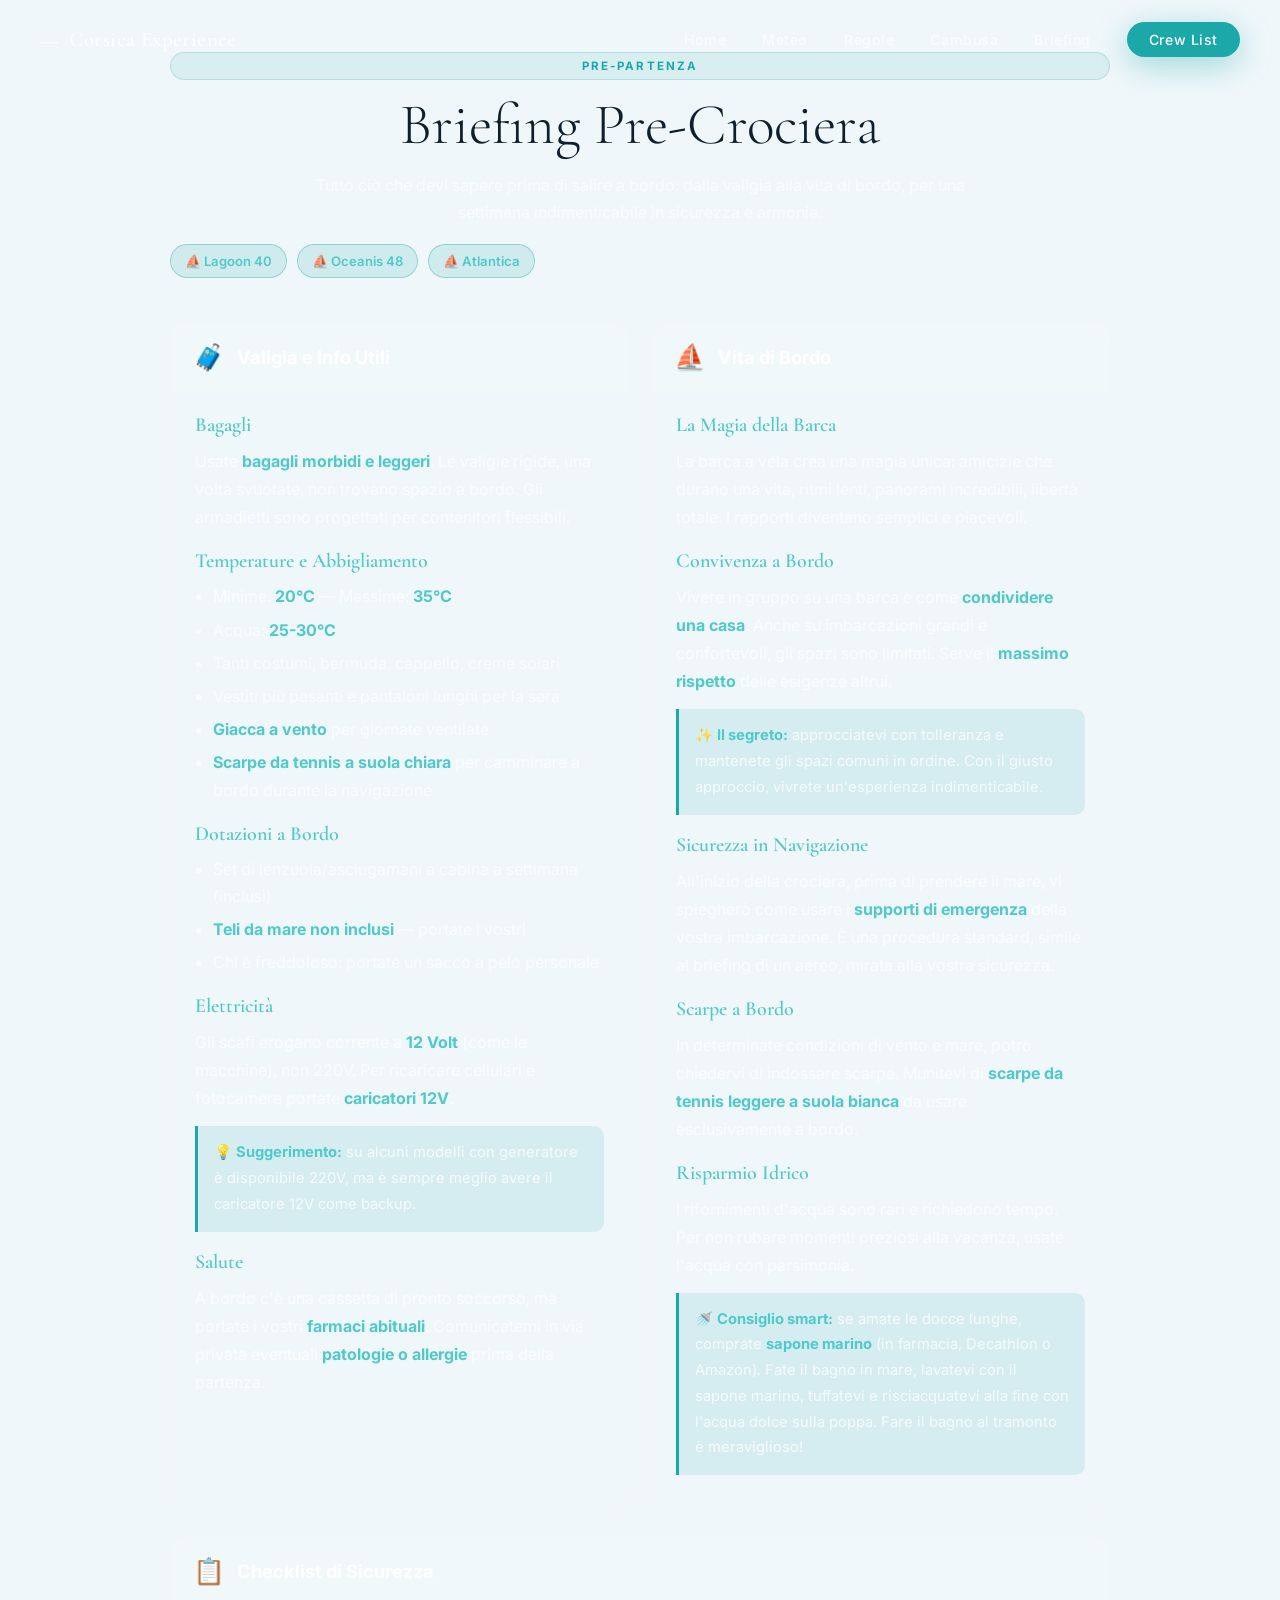
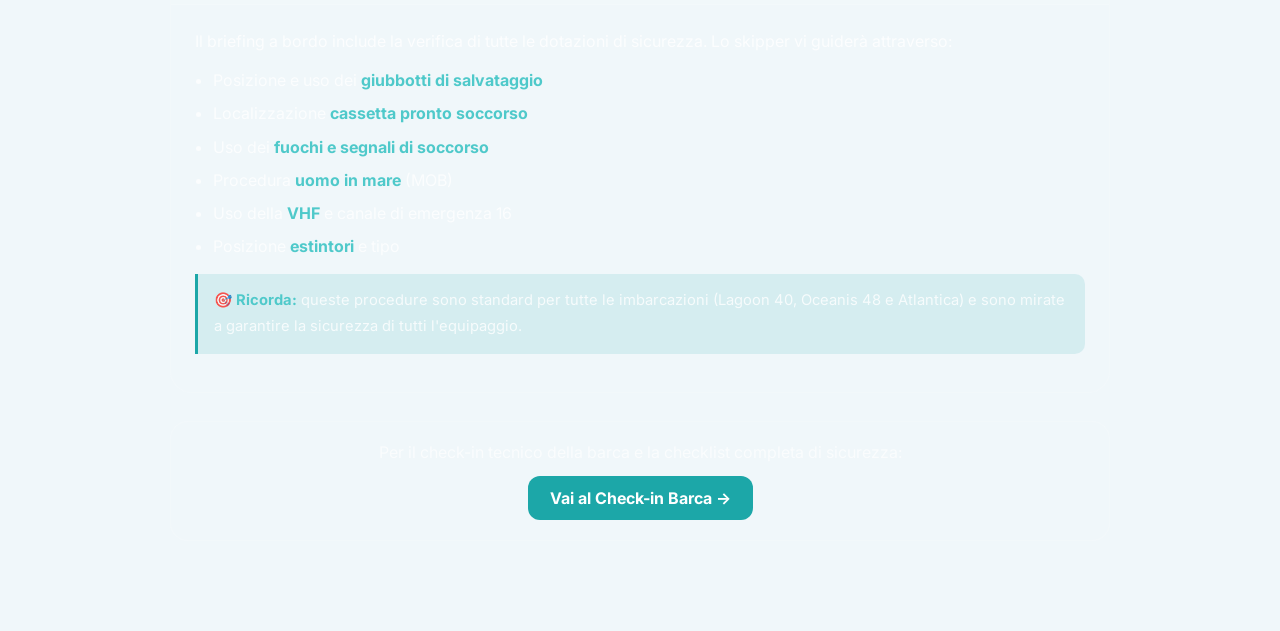
==== briefing.html @ 892bec75 "Aggiungi pagina briefing pre-crociera e nav" ====
<!DOCTYPE html>
<html lang="it">
<head>
  <meta charset="UTF-8" />
  <meta name="viewport" content="width=device-width, initial-scale=1.0" />
  <title>Briefing Pre-Crociera — Corsica Experience</title>
  <link rel="stylesheet" href="styles.css?v=20260528i" />
  <link rel="preconnect" href="https://fonts.googleapis.com" />
  <link rel="preconnect" href="https://fonts.gstatic.com" crossorigin />
  <link href="https://fonts.googleapis.com/css2?family=Cormorant+Garamond:ital,wght@0,300;0,400;0,600;0,700;1,300;1,400&family=Inter:wght@300;400;500;600;700&family=Bebas+Neue&display=swap" rel="stylesheet" />
  <style>
    .brief-wrap { max-width: 980px; margin: 0 auto; padding: 52px 20px 90px; }
    .brief-hero { text-align: center; margin-bottom: 44px; }
    .brief-hero .label { display: block; margin-bottom: 10px; color: var(--turq); font-size: .72rem; font-weight: 700; letter-spacing: .18em; text-transform: uppercase; }
    .brief-hero h1 { font-family: 'Cormorant Garamond', serif; font-size: clamp(2.4rem, 6vw, 3.6rem); font-weight: 300; margin-bottom: 12px; }
    .brief-hero p { max-width: 680px; margin: 0 auto; color: rgba(255,255,255,.7); line-height: 1.7; }

    .brief-grid { display: grid; gap: 22px; }
    @media (min-width: 900px) { .brief-grid { grid-template-columns: 1fr 1fr; } }

    .brief-card {
      background: rgba(255,255,255,.045);
      border: 1px solid rgba(255,255,255,.1);
      border-radius: 22px;
      overflow: hidden;
    }
    .brief-card-header {
      display: flex; align-items: center; gap: 12px;
      padding: 18px 22px;
      background: rgba(255,255,255,.06);
      border-bottom: 1px solid rgba(255,255,255,.1);
    }
    .brief-card-header .emoji { font-size: 1.6rem; }
    .brief-card-header h2 { font-size: 1.15rem; font-weight: 700; color: #fff; }

    .brief-body { padding: 22px 24px 26px; }
    .brief-body h3 {
      font-family: 'Cormorant Garamond', serif;
      font-size: 1.25rem; font-weight: 600; color: var(--turq-light);
      margin: 18px 0 10px;
    }
    .brief-body h3:first-child { margin-top: 0; }
    .brief-body p { color: rgba(255,255,255,.78); line-height: 1.75; margin-bottom: 12px; }
    .brief-body ul { margin: 8px 0 12px 18px; color: rgba(255,255,255,.75); line-height: 1.7; }
    .brief-body li { margin-bottom: 6px; }
    .brief-body strong { color: var(--turq-light); }
    .brief-note {
      margin-top: 14px; padding: 14px 16px;
      background: rgba(28,167,168,.12); border-left: 3px solid var(--turq);
      border-radius: 0 var(--r-sm) var(--r-sm) 0;
      font-size: .92rem; color: rgba(255,255,255,.75); line-height: 1.55;
    }
    .brief-boats { display: flex; gap: 10px; flex-wrap: wrap; margin-top: 18px; }
    .brief-boat {
      background: rgba(28,167,168,.15); border: 1px solid rgba(28,167,168,.35);
      color: var(--turq-light); padding: 8px 14px; border-radius: 50px;
      font-size: .82rem; font-weight: 600;
    }

    .brief-full { grid-column: 1 / -1; }
    @media (max-width: 900px) { .brief-full { grid-column: auto; } }

    .checklist-ref {
      margin-top: 28px; padding: 20px 22px;
      background: rgba(255,255,255,.05); border: 1px solid rgba(255,255,255,.12);
      border-radius: 18px; text-align: center;
    }
    .checklist-ref p { color: rgba(255,255,255,.65); margin-bottom: 14px; }
    .checklist-ref a {
      display: inline-block; background: var(--turq); color: #fff;
      padding: 12px 22px; border-radius: 12px; font-weight: 700; text-decoration: none;
    }
  </style>
</head>
<body>

<nav class="nav scrolled" id="nav">
  <div class="nav-inner">
    <a class="nav-logo" href="index.html"><span class="logo-icon">—</span><span>Corsica Experience</span></a>
    <div class="nav-links">
      <a href="index.html">Home</a>
      <a href="index.html#meteo">Meteo</a>
      <a href="regole.html">Regole</a>
      <a href="cambusa.html">Cambusa</a>
      <a href="briefing.html">Briefing</a>
      <a href="crewlist.html" class="nav-cta">Crew List</a>
    </div>
    <button class="nav-burger" id="navBurger" aria-label="Menu"><span></span><span></span><span></span></button>
  </div>
  <div class="nav-mobile" id="navMobile">
    <a href="index.html">Home</a>
    <a href="index.html#meteo">Meteo</a>
    <a href="regole.html">Regole</a>
    <a href="cambusa.html">Cambusa</a>
    <a href="briefing.html">Briefing</a>
    <a href="crewlist.html">Crew List</a>
  </div>
</nav>

<main class="brief-wrap">
  <div class="brief-hero">
    <span class="label">Pre-Partenza</span>
    <h1>Briefing Pre-Crociera</h1>
    <p>Tutto ciò che devi sapere prima di salire a bordo: dalla valigia alla vita di bordo, per una settimana indimenticabile in sicurezza e armonia.</p>
    <div class="brief-boats">
      <span class="brief-boat">⛵ Lagoon 40</span>
      <span class="brief-boat">⛵ Oceanis 48</span>
      <span class="brief-boat">⛵ Atlantica</span>
    </div>
  </div>

  <div class="brief-grid">
    <article class="brief-card">
      <div class="brief-card-header">
        <span class="emoji">🧳</span>
        <h2>Valigia e Info Utili</h2>
      </div>
      <div class="brief-body">
        <h3>Bagagli</h3>
        <p>Usate <strong>bagagli morbidi e leggeri</strong>. Le valigie rigide, una volta svuotate, non trovano spazio a bordo. Gli armadietti sono progettati per contenitori flessibili.</p>

        <h3>Temperature e Abbigliamento</h3>
        <ul>
          <li>Minime: <strong>20°C</strong> — Massime: <strong>35°C</strong></li>
          <li>Acqua: <strong>25-30°C</strong></li>
          <li>Tanti costumi, bermuda, cappello, creme solari</li>
          <li>Vestiti più pesanti e pantaloni lunghi per la sera</li>
          <li><strong>Giacca a vento</strong> per giornate ventilate</li>
          <li><strong>Scarpe da tennis a suola chiara</strong> per camminare a bordo durante la navigazione</li>
        </ul>

        <h3>Dotazioni a Bordo</h3>
        <ul>
          <li>Set di lenzuola/asciugamani a cabina a settimana (inclusi)</li>
          <li><strong>Teli da mare non inclusi</strong> — portate i vostri</li>
          <li>Chi è freddoloso: portate un sacco a pelo personale</li>
        </ul>

        <h3>Elettricità</h3>
        <p>Gli scafi erogano corrente a <strong>12 Volt</strong> (come le macchine), non 220V. Per ricaricare cellulari e fotocamere portate <strong>caricatori 12V</strong>.</p>
        <p class="brief-note">💡 <strong>Suggerimento:</strong> su alcuni modelli con generatore è disponibile 220V, ma è sempre meglio avere il caricatore 12V come backup.</p>

        <h3>Salute</h3>
        <p>A bordo c'è una cassetta di pronto soccorso, ma portate i vostri <strong>farmaci abituali</strong>. Comunicatemi in via privata eventuali <strong>patologie o allergie</strong> prima della partenza.</p>
      </div>
    </article>

    <article class="brief-card">
      <div class="brief-card-header">
        <span class="emoji">⛵</span>
        <h2>Vita di Bordo</h2>
      </div>
      <div class="brief-body">
        <h3>La Magia della Barca</h3>
        <p>La barca a vela crea una magia unica: amicizie che durano una vita, ritmi lenti, panorami incredibili, libertà totale. I rapporti diventano semplici e piacevoli.</p>

        <h3>Convivenza a Bordo</h3>
        <p>Vivere in gruppo su una barca è come <strong>condividere una casa</strong>. Anche su imbarcazioni grandi e confortevoli, gli spazi sono limitati. Serve il <strong>massimo rispetto</strong> delle esigenze altrui.</p>
        
        <p class="brief-note">✨ <strong>Il segreto:</strong> approcciatevi con tolleranza e mantenete gli spazi comuni in ordine. Con il giusto approccio, vivrete un'esperienza indimenticabile.</p>

        <h3>Sicurezza in Navigazione</h3>
        <p>All'inizio della crociera, prima di prendere il mare, vi spiegherò come usare i <strong>supporti di emergenza</strong> della vostra imbarcazione. È una procedura standard, simile al briefing di un aereo, mirata alla vostra sicurezza.</p>

        <h3>Scarpe a Bordo</h3>
        <p>In determinate condizioni di vento e mare, potrò chiedervi di indossare scarpe. Munitevi di <strong>scarpe da tennis leggere a suola bianca</strong> da usare esclusivamente a bordo.</p>

        <h3>Risparmio Idrico</h3>
        <p>I rifornimenti d'acqua sono rari e richiedono tempo. Per non rubare momenti preziosi alla vacanza, usate l'acqua con parsimonia.</p>
        
        <p class="brief-note">🚿 <strong>Consiglio smart:</strong> se amate le docce lunghe, comprate <strong>sapone marino</strong> (in farmacia, Decathlon o Amazon). Fate il bagno in mare, lavatevi con il sapone marino, tuffatevi e risciacquatevi alla fine con l'acqua dolce sulla poppa. Fare il bagno al tramonto è meraviglioso!</p>
      </div>
    </article>

    <article class="brief-card brief-full">
      <div class="brief-card-header">
        <span class="emoji">📋</span>
        <h2>Checklist di Sicurezza</h2>
      </div>
      <div class="brief-body">
        <p>Il briefing a bordo include la verifica di tutte le dotazioni di sicurezza. Lo skipper vi guiderà attraverso:</p>
        <ul>
          <li>Posizione e uso dei <strong>giubbotti di salvataggio</strong></li>
          <li>Localizzazione <strong>cassetta pronto soccorso</strong></li>
          <li>Uso dei <strong>fuochi e segnali di soccorso</strong></li>
          <li>Procedura <strong>uomo in mare</strong> (MOB)</li>
          <li>Uso della <strong>VHF</strong> e canale di emergenza 16</li>
          <li>Posizione <strong>estintori</strong> e tipo</li>
        </ul>
        <p class="brief-note">🎯 <strong>Ricorda:</strong> queste procedure sono standard per tutte le imbarcazioni (Lagoon 40, Oceanis 48 e Atlantica) e sono mirate a garantire la sicurezza di tutti l'equipaggio.</p>
      </div>
    </article>
  </div>

  <div class="checklist-ref">
    <p>Per il check-in tecnico della barca e la checklist completa di sicurezza:</p>
    <a href="checkin.html">Vai al Check-in Barca →</a>
  </div>
</main>

<script src="script.js?v=20260528i"></script>
</body>
</html>
---- styles.css ----
/* ══════════════════════════════════════════════════
   CORSICA SAILING EXPERIENCE — Premium Stylesheet
   ══════════════════════════════════════════════════ */

*, *::before, *::after { box-sizing: border-box; margin: 0; padding: 0; }

:root {
  --ocean:       #0B3C5D;
  --ocean-mid:   #145480;
  --ocean-light: #1a7aaa;
  --turq:        #1CA7A8;
  --turq-light:  #4fc9ca;
  --sand:        #daeef3;
  --sand-dark:   #b8dde4;
  --white:       #FFFFFF;
  --sunset:      #0e7490;
  --sunset-warm: #06b6d4;
  --text:        #0d1f2d;
  --text-mid:    #2c4a62;
  --text-light:  #7a9cb8;
  --bg-light:    #f0f7fa;

  --r-lg: 24px;
  --r-md: 16px;
  --r-sm: 10px;
  --r-xs: 6px;

  --sh-card:  0 16px 48px rgba(11,60,93,.12), 0 4px 16px rgba(11,60,93,.07);
  --sh-hover: 0 28px 72px rgba(11,60,93,.2),  0 8px 28px rgba(11,60,93,.12);
  --sh-turq:  0 8px 32px rgba(28,167,168,.4);

  --ease: cubic-bezier(.4,0,.2,1);
  --ease-out: cubic-bezier(0,.55,.45,1);
  --t: .3s;
}

html { scroll-behavior: smooth; }

body {
  font-family: 'Inter', sans-serif;
  color: var(--text);
  background: var(--bg-light);
  overflow-x: hidden;
  -webkit-font-smoothing: antialiased;
}

.container { max-width: 1140px; margin: 0 auto; padding: 0 28px; }
.container-wide { max-width: 1000px; margin: 0 auto; padding: 0 28px; box-sizing: border-box; width: 100%; }

/* ──────────────────── PRELOADER ──────────────────── */
.preloader {
  position: fixed; inset: 0; z-index: 9999;
  background: var(--ocean);
  display: flex; align-items: center; justify-content: center;
  transition: opacity .6s var(--ease), visibility .6s;
}
.preloader.hidden { opacity: 0; visibility: hidden; pointer-events: none; }
.preloader-inner { text-align: center; }
.preloader-wave { width: 160px; margin: 0 auto 20px; }
.preloader-wave svg { width: 100%; height: 50px; }
.wave-path { stroke-dasharray: 400; stroke-dashoffset: 400; animation: drawWave 1.4s var(--ease-out) forwards; }
@keyframes drawWave { to { stroke-dashoffset: 0; } }
.preloader-text {
  font-family: 'Bebas Neue', sans-serif;
  font-size: 1.4rem; letter-spacing: .25em;
  color: rgba(255,255,255,.7);
  animation: fadeIn .6s ease .8s both;
}

/* ──────────────────── WHATSAPP ──────────────────── */
.whatsapp-btn {
  position: fixed; bottom: 28px; right: 28px; z-index: 500;
  display: flex; align-items: center; gap: 10px;
  background: #25d366; color: #fff;
  font-weight: 700; font-size: .9rem;
  padding: 12px 22px 12px 16px;
  border-radius: 50px;
  text-decoration: none;
  box-shadow: 0 8px 30px rgba(37,211,102,.4);
  transition: var(--t) var(--ease);
  animation: fadeInUp .6s var(--ease) 1.5s both;
}
.whatsapp-btn:hover { transform: translateY(-3px); box-shadow: 0 14px 40px rgba(37,211,102,.55); }
.whatsapp-btn svg { width: 22px; height: 22px; flex-shrink: 0; }
@media (max-width: 600px) { .whatsapp-btn span { display: none; } .whatsapp-btn { padding: 14px; border-radius: 50%; } }

/* ──────────────────── NAVBAR ──────────────────── */
.nav {
  position: fixed; top: 0; left: 0; right: 0; z-index: 200;
  transition: var(--t) var(--ease);
}
.nav-inner {
  display: flex; align-items: center; justify-content: space-between;
  padding: 22px 40px;
  transition: var(--t) var(--ease);
}
.nav.scrolled .nav-inner {
  padding: 14px 40px;
  background: rgba(11,60,93,.93);
  backdrop-filter: blur(18px);
  box-shadow: 0 4px 24px rgba(0,0,0,.25);
}
.nav-logo {
  display: flex; align-items: center; gap: 10px;
  font-family: 'Cormorant Garamond', serif;
  font-size: 1.3rem; font-weight: 600;
  color: #fff; text-decoration: none; letter-spacing: .02em;
}
.logo-icon { font-size: 1.4rem; }
.nav-links { display: flex; align-items: center; gap: 36px; }
.nav-links a {
  color: rgba(255,255,255,.8); text-decoration: none;
  font-size: .88rem; font-weight: 500; letter-spacing: .04em;
  transition: color var(--t);
}
.nav-links a:hover { color: var(--turq-light); }
.nav-cta {
  background: var(--turq) !important; color: #fff !important;
  padding: 9px 22px; border-radius: 50px;
  transition: var(--t) var(--ease) !important;
  box-shadow: var(--sh-turq);
}
.nav-cta:hover { background: var(--turq-light) !important; transform: translateY(-2px); }
.nav-burger { display: none; flex-direction: column; gap: 5px; background: none; border: none; cursor: pointer; padding: 6px; }
.nav-burger span { display: block; width: 24px; height: 2px; background: #fff; border-radius: 2px; transition: var(--t); }
.nav-mobile {
  display: none; flex-direction: column;
  background: rgba(11,60,93,.97); backdrop-filter: blur(18px);
  padding: 0; max-height: 0; overflow: hidden; transition: max-height .4s var(--ease), padding .4s;
}
.nav-mobile.open { max-height: 400px; padding: 16px 0 24px; }
.nav-mobile a {
  color: rgba(255,255,255,.85); text-decoration: none;
  font-size: 1.05rem; font-weight: 500; padding: 12px 40px;
  display: block; border-bottom: 1px solid rgba(255,255,255,.06);
  transition: color var(--t), background var(--t);
}
.nav-mobile a:hover { color: var(--turq-light); background: rgba(255,255,255,.04); }
@media (max-width: 768px) {
  .nav-links { display: none; }
  .nav-burger { display: flex; }
  .nav-mobile { display: flex; }
  .nav-inner { padding: 18px 22px; }
  .nav.scrolled .nav-inner { padding: 14px 22px; }
}

/* ──────────────────── HERO ──────────────────── */
.hero {
  position: relative; min-height: 100vh;
  display: flex; flex-direction: column;
  justify-content: center; align-items: center; text-align: center;
  overflow: hidden;
}
.hero-bg {
  position: absolute; inset: 0;
  background: #041824;
}
.hero-img {
  position: absolute; inset: 0;
  background-size: cover; background-position: center 40%;
  animation: heroZoom 20s ease-in-out infinite alternate;
}
@keyframes heroZoom {
  from { transform: scale(1); }
  to   { transform: scale(1.06); }
}
.hero-gradient {
  position: absolute; inset: 0;
  background:
    linear-gradient(175deg, rgba(4,24,36,.82) 0%, rgba(7,45,77,.72) 40%, rgba(13,95,94,.65) 100%),
    radial-gradient(ellipse at 25% 65%, rgba(28,167,168,.18) 0%, transparent 55%),
    radial-gradient(ellipse at 78% 25%, rgba(28,167,168,.12) 0%, transparent 50%),
    radial-gradient(ellipse at 50% 100%, rgba(11,60,93,.6) 0%, transparent 60%);
}
.hero-particles { position: absolute; inset: 0; pointer-events: none; }
.hero-waves-top {
  position: absolute; top: 0; left: 0; right: 0; height: 80px; pointer-events: none;
  transform: scaleY(-1);
}
.hero-waves-top svg { width: 100%; height: 100%; }

.hero-content {
  position: relative; z-index: 2;
  padding: 120px 24px 100px;
  max-width: 960px;
}

.hero-eyebrow {
  display: flex; align-items: center; justify-content: center; gap: 14px;
  font-size: .8rem; font-weight: 600; letter-spacing: .15em;
  text-transform: uppercase; color: rgba(255,255,255,.55);
  margin-bottom: 28px;
}
.eyebrow-dot {
  width: 6px; height: 6px; border-radius: 50%;
  background: var(--turq); flex-shrink: 0;
}

.hero-title {
  font-family: 'Bebas Neue', sans-serif;
  font-size: clamp(5rem, 14vw, 12rem);
  font-weight: 400; line-height: .9;
  color: #fff; letter-spacing: .02em;
  margin-bottom: 30px;
}
.hero-title em {
  font-family: 'Cormorant Garamond', serif;
  font-style: italic; font-size: .7em;
  background: linear-gradient(135deg, var(--turq), var(--turq-light));
  -webkit-background-clip: text; -webkit-text-fill-color: transparent;
  background-clip: text;
}

.hero-sub {
  font-size: clamp(1rem, 2.4vw, 1.25rem);
  color: rgba(255,255,255,.68); line-height: 1.7;
  font-weight: 300; margin-bottom: 44px;
}

/* Countdown */
.countdown {
  display: inline-flex; align-items: center; gap: 0;
  background: rgba(255,255,255,.06);
  border: 1px solid rgba(255,255,255,.1);
  border-radius: 16px; padding: 16px 28px;
  margin-bottom: 44px;
  backdrop-filter: blur(12px);
}
.cd-block { display: flex; flex-direction: column; align-items: center; padding: 0 16px; }
.cd-num {
  font-family: 'Bebas Neue', sans-serif;
  font-size: 2.8rem; color: #fff; line-height: 1;
}
.cd-label { font-size: .65rem; letter-spacing: .12em; text-transform: uppercase; color: rgba(255,255,255,.45); margin-top: 2px; }
.cd-sep { font-family: 'Bebas Neue', sans-serif; font-size: 2rem; color: var(--turq); padding: 0 4px; margin-bottom: 8px; }

.hero-ctas { display: flex; gap: 16px; justify-content: center; flex-wrap: wrap; margin-bottom: 44px; }

.btn-primary {
  display: inline-flex; align-items: center; gap: 10px;
  background: linear-gradient(135deg, var(--turq), #17888a);
  color: #fff; font-weight: 700; font-size: 1rem;
  padding: 16px 36px; border-radius: 50px;
  text-decoration: none; border: none; cursor: pointer;
  transition: var(--t) var(--ease);
  box-shadow: var(--sh-turq);
  letter-spacing: .02em;
}
.btn-primary:hover { transform: translateY(-3px); box-shadow: 0 14px 44px rgba(28,167,168,.55); }
.btn-primary svg { width: 18px; height: 18px; }
.btn-primary.full { width: 100%; justify-content: center; }
.btn-primary.mt { margin-top: 32px; }

.btn-ghost {
  display: inline-flex; align-items: center; gap: 8px;
  background: rgba(255,255,255,.08); color: rgba(255,255,255,.85);
  font-weight: 600; font-size: 1rem;
  padding: 16px 36px; border-radius: 50px;
  text-decoration: none; border: 1px solid rgba(255,255,255,.15);
  transition: var(--t) var(--ease); backdrop-filter: blur(8px);
}
.btn-ghost:hover { background: rgba(255,255,255,.14); transform: translateY(-2px); }

.hero-badges {
  display: flex; align-items: center; justify-content: center;
  flex-wrap: wrap; gap: 10px;
}
.badge {
  font-size: .82rem; font-weight: 500; color: rgba(255,255,255,.72);
  background: rgba(255,255,255,.06); border: 1px solid rgba(255,255,255,.1);
  border-radius: 50px; padding: 7px 16px;
  backdrop-filter: blur(8px);
}
.badge-availability {
  display: flex; align-items: center; gap: 8px;
  font-size: .82rem; font-weight: 600; color: var(--sunset-warm);
  background: rgba(6,182,212,.1); border: 1px solid rgba(6,182,212,.3);
  border-radius: 50px; padding: 7px 16px;
}
.avail-dot {
  width: 8px; height: 8px; border-radius: 50%;
  background: var(--sunset); flex-shrink: 0;
  animation: pulse-dot 1.5s ease-in-out infinite;
}
@keyframes pulse-dot {
  0%,100% { box-shadow: 0 0 0 0 rgba(6,182,212,.5); }
  50% { box-shadow: 0 0 0 6px rgba(6,182,212,0); }
}

.hero-scroll {
  position: absolute; bottom: 36px; left: 50%;
  transform: translateX(-50%); z-index: 2;
}
.scroll-indicator { display: flex; flex-direction: column; align-items: center; gap: 10px; }
.scroll-mouse {
  width: 26px; height: 40px; border: 2px solid rgba(255,255,255,.3);
  border-radius: 13px; display: flex; justify-content: center; padding-top: 6px;
}
.scroll-wheel {
  width: 3px; height: 8px; background: var(--turq); border-radius: 2px;
  animation: scrollAnim 2s ease-in-out infinite;
}
@keyframes scrollAnim {
  0%,100% { transform: translateY(0); opacity: 1; }
  70% { transform: translateY(10px); opacity: 0; }
}
.scroll-indicator span { font-size: .7rem; letter-spacing: .12em; color: rgba(255,255,255,.35); text-transform: uppercase; }

/* ──────────────────── VIBE STRIP ──────────────────── */
.vibe-strip {
  background: var(--ocean);
  padding: 14px 0;
  overflow: hidden;
  border-top: 1px solid rgba(255,255,255,.06);
  border-bottom: 1px solid rgba(255,255,255,.06);
}
.vibe-track {
  display: flex; align-items: center; gap: 24px;
  white-space: nowrap;
  animation: marquee 30s linear infinite;
  font-size: .82rem; font-weight: 600; letter-spacing: .08em;
  text-transform: uppercase; color: rgba(255,255,255,.45);
}
.vs { color: var(--turq); font-size: .7rem; }
@keyframes marquee { from { transform: translateX(0); } to { transform: translateX(-50%); } }

/* ──────────────────── SECTIONS COMMON ──────────────────── */
.section-header { margin-bottom: 64px; }
.section-header.centered { text-align: center; }
.label {
  display: inline-block; font-size: .75rem; font-weight: 700;
  letter-spacing: .14em; text-transform: uppercase;
  color: var(--turq); margin-bottom: 14px;
  padding: 6px 16px;
  background: rgba(28,167,168,.1); border-radius: 50px;
  border: 1px solid rgba(28,167,168,.2);
}
.label.light { color: var(--turq-light); background: rgba(28,167,168,.12); border-color: rgba(28,167,168,.25); }
.h2 {
  font-family: 'Cormorant Garamond', serif;
  font-size: clamp(2.2rem, 4.5vw, 3.6rem);
  font-weight: 700; line-height: 1.2; letter-spacing: -.01em;
  color: var(--ocean);
}
.h2 em { font-style: italic; color: var(--ocean-light); }
.h2.light { color: #fff; }
.h2.light em { color: var(--turq-light); }
.section-desc { font-size: 1.05rem; color: var(--text-mid); margin-top: 12px; font-weight: 300; line-height: 1.65; }
.section-desc.light { color: rgba(255,255,255,.6); }

/* ──────────────────── QUOTA ──────────────────── */
.quota { padding: 80px 0; background: var(--bg-light); }
.quota-grid { display: grid; grid-template-columns: 1fr 1fr; gap: 28px; margin-top: 0; }
.quota-card {
  border-radius: var(--r-lg); padding: 36px 32px;
  box-shadow: var(--sh-card);
}
.quota-card.incluso {
  background: #fff;
  border: 1px solid rgba(28,167,168,.2);
  border-top: 4px solid var(--turq);
}
.quota-card.non-incluso {
  background: #fff;
  border: 1px solid rgba(11,60,93,.1);
  border-top: 4px solid var(--ocean);
}
.quota-card-title {
  font-size: .72rem; font-weight: 800; text-transform: uppercase;
  letter-spacing: .12em; margin-bottom: 20px;
}
.incluso .quota-card-title { color: var(--turq); }
.non-incluso .quota-card-title { color: var(--ocean); }
.quota-list { list-style: none; padding: 0; margin: 0; }
.quota-list li {
  font-size: .95rem; color: var(--text-mid); line-height: 1.6;
  padding: 8px 0 8px 20px; border-bottom: 1px solid rgba(11,60,93,.06);
  position: relative;
}
.quota-list li:last-child { border-bottom: none; }
.incluso .quota-list li::before { content: '✓'; position: absolute; left: 0; color: var(--turq); font-weight: 700; }
.non-incluso .quota-list li::before { content: '—'; position: absolute; left: 0; color: var(--text-light); }

/* ──────────────────── INTRO ──────────────────── */
.intro { padding: 100px 0; background: #fff; position: relative; }
.intro::after {
  content: '';
  position: absolute; top: 0; left: 0; right: 0; height: 4px;
  background: linear-gradient(90deg, var(--turq), var(--ocean-light), var(--turq));
}
.intro-grid { display: grid; grid-template-columns: 1.2fr 1fr; gap: 80px; align-items: center; }
.intro-copy .h2 { margin-bottom: 24px; }
.intro-copy p { font-size: 1.02rem; line-height: 1.8; color: var(--text-mid); margin-bottom: 16px; }
.intro-stats { display: grid; grid-template-columns: 1fr 1fr; gap: 20px; }
.stat {
  background: var(--bg-light); border-radius: var(--r-md);
  padding: 32px 20px; text-align: center;
  border: 1px solid rgba(11,60,93,.07);
  transition: var(--t) var(--ease); box-shadow: var(--sh-card);
}
.stat:hover { transform: translateY(-6px); box-shadow: var(--sh-hover); }
.stat.highlight { background: linear-gradient(135deg, var(--ocean), var(--ocean-mid)); }
.stat-n {
  font-family: 'Bebas Neue', sans-serif;
  font-size: 3.5rem; color: var(--turq); line-height: 1; margin-bottom: 8px;
}
.stat.highlight .stat-n { color: var(--turq-light); }
.stat-l { font-size: .8rem; font-weight: 600; color: var(--text-mid); letter-spacing: .04em; text-transform: uppercase; line-height: 1.4; }
.stat.highlight .stat-l { color: rgba(255,255,255,.6); }

/* ──────────────────── ITINERARIO ──────────────────── */
.itinerario {
  padding: 100px 0; position: relative;
  background: linear-gradient(165deg, #041824 0%, #072d4d 40%, #0b4063 70%, #0d5a6e 100%);
}
.itinerario-bg {
  position: absolute; inset: 0; pointer-events: none;
  background:
    radial-gradient(ellipse at 10% 50%, rgba(28,167,168,.1) 0%, transparent 55%),
    radial-gradient(ellipse at 90% 80%, rgba(28,167,168,.08) 0%, transparent 50%);
}

/* Timeline vertical */
.timeline-v { position: relative; max-width: 840px; margin: 0 auto; }
.timeline-v::before {
  content: ''; position: absolute;
  left: 56px; top: 0; bottom: 0; width: 2px;
  background: linear-gradient(to bottom, var(--turq), rgba(28,167,168,.2));
}

.tl-item {
  display: grid; grid-template-columns: 114px 32px 1fr;
  gap: 0 0; margin-bottom: 48px; align-items: flex-start;
  position: relative; z-index: 1;
}
.tl-item:last-child { margin-bottom: 0; }

.tl-date {
  text-align: center; padding-top: 18px; padding-right: 16px;
}
.tl-day { font-family: 'Bebas Neue', sans-serif; font-size: 2.4rem; color: #fff; line-height: 1; }
.tl-month { font-size: .65rem; font-weight: 700; letter-spacing: .12em; color: var(--turq); text-transform: uppercase; }
.tl-wd { font-size: .62rem; letter-spacing: .1em; color: rgba(255,255,255,.35); text-transform: uppercase; margin-top: 2px; }

.tl-line {
  display: flex; flex-direction: column; align-items: center;
  padding-top: 22px; position: relative;
}
.tl-dot {
  width: 16px; height: 16px; border-radius: 50%;
  background: var(--turq); border: 3px solid #072d4d;
  box-shadow: 0 0 0 3px rgba(28,167,168,.3);
  flex-shrink: 0; position: relative; z-index: 2;
}
.tl-dot.star-dot { background: var(--turq-light); box-shadow: 0 0 0 4px rgba(79,201,202,.3), 0 0 20px rgba(79,201,202,.3); }
.tl-dot.end-dot { background: rgba(255,255,255,.3); }

.tl-card {
  margin-left: 24px; background: rgba(255,255,255,.05);
  border: 1px solid rgba(255,255,255,.1);
  border-radius: var(--r-lg); padding: 28px 30px;
  backdrop-filter: blur(10px);
  transition: var(--t) var(--ease);
}
.tl-card:hover { background: rgba(255,255,255,.08); transform: translateX(6px); }
.tl-card.star-card {
  background: rgba(28,167,168,.07);
  border-color: rgba(28,167,168,.25);
}
.tl-card-tag {
  font-size: .72rem; font-weight: 700; letter-spacing: .1em; text-transform: uppercase;
  color: var(--turq); margin-bottom: 10px;
}
.tl-card.star-card .tl-card-tag.star-tag { color: var(--turq-light); }
.tl-card h3 {
  font-family: 'Cormorant Garamond', serif; font-size: 1.55rem; font-weight: 700;
  color: #fff; margin-bottom: 14px; line-height: 1.3;
}
.tl-card p { font-size: .95rem; line-height: 1.75; color: rgba(255,255,255,.7); margin-bottom: 12px; }
.tl-card p:last-child { margin-bottom: 0; }
.tl-tags { display: flex; flex-wrap: wrap; gap: 8px; margin-top: 14px; }
.tl-tags span {
  font-size: .78rem; font-weight: 600; color: rgba(255,255,255,.6);
  background: rgba(255,255,255,.06); border: 1px solid rgba(255,255,255,.08);
  border-radius: 50px; padding: 5px 12px;
}
.tl-beach-mini { display: flex; gap: 10px; flex-wrap: wrap; margin-top: 14px; }
.tbm {
  font-size: .82rem; font-weight: 600; color: var(--turq-light);
  background: rgba(28,167,168,.1); border: 1px solid rgba(28,167,168,.2);
  border-radius: 50px; padding: 5px 14px;
}
.cambusa-note {
  margin: 14px 0 4px; padding: 12px 16px;
  background: rgba(28,167,168,.1); border-left: 3px solid var(--turq);
  border-radius: 0 var(--r-sm) var(--r-sm) 0;
  font-size: .88rem; color: rgba(255,255,255,.75); line-height: 1.55;
}
.cambusa-note strong { color: var(--turq-light); }
.tl-overnight {
  margin-top: 16px; padding-top: 14px;
  border-top: 1px solid rgba(255,255,255,.08);
  font-size: .85rem; font-weight: 600; color: rgba(255,255,255,.5);
}

/* Beach trio (G3) */
.beach-trio {
  display: grid; grid-template-columns: repeat(3, 1fr);
  gap: 12px; margin: 16px 0;
}
.bt-item {
  background: rgba(255,255,255,.04); border: 1px solid rgba(255,255,255,.1);
  border-radius: var(--r-sm); padding: 14px 12px; text-align: center;
}
.bt-num { font-family: 'Bebas Neue', sans-serif; font-size: 1.8rem; color: var(--turq-light); line-height: 1; }
.bt-name { font-weight: 700; color: #fff; font-size: 1rem; margin: 4px 0; }
.bt-desc { font-size: .72rem; color: rgba(255,255,255,.45); line-height: 1.4; }

.activity-pills { display: flex; flex-wrap: wrap; gap: 8px; }
.activity-pills span {
  font-size: .78rem; font-weight: 600; color: rgba(255,255,255,.65);
  background: rgba(255,255,255,.06); border: 1px solid rgba(255,255,255,.1);
  border-radius: 50px; padding: 5px 12px;
}
.mt-sm { margin-top: 14px; }

/* ──────────────────── BARCHE ──────────────────── */
.barche { padding: 100px 0; background: var(--bg-light); }
.barche-grid { display: grid; grid-template-columns: 1fr 1fr; gap: 32px; margin-top: 0; }

.barca-card {
  background: #fff; border-radius: var(--r-lg);
  overflow: hidden; box-shadow: var(--sh-card);
  border: 1px solid rgba(11,60,93,.07);
  transition: var(--t) var(--ease);
}
.barca-card:hover { transform: translateY(-8px); box-shadow: var(--sh-hover); }
.barca-card.featured { border: 2px solid rgba(28,167,168,.3); }

.barca-visual {
  height: 220px; position: relative; overflow: hidden;
  display: flex; align-items: center; justify-content: center;
}
.barca-visual-inner {
  width: 100%; height: 100%;
  display: flex; align-items: center; justify-content: center;
  position: relative; overflow: hidden;
}
.barca-visual-inner.lagoon {
  background-color: #0b3c5d;
  background-size: cover;
  background-position: center;
}
.barca-visual-inner.oceanis {
  background-color: #041824;
  background-size: cover;
  background-position: center;
}
.bv-icon { font-size: 5rem; position: relative; z-index: 2; animation: floatBoat 5s ease-in-out infinite; }
@keyframes floatBoat { 0%,100%{transform:translateY(0) rotate(-1deg)} 50%{transform:translateY(-12px) rotate(1deg)} }
.bv-wave {
  position: absolute; bottom: 0; left: 0; right: 0; height: 50px;
  background: rgba(255,255,255,.06);
  clip-path: polygon(0 60%, 10% 40%, 20% 60%, 30% 40%, 40% 60%, 50% 40%, 60% 60%, 70% 40%, 80% 60%, 90% 40%, 100% 60%, 100% 100%, 0 100%);
  animation: waveAnim 4s ease-in-out infinite;
}
@keyframes waveAnim { 0%,100%{transform:translateX(0)} 50%{transform:translateX(-20px)} }
.barca-badge {
  position: absolute; top: 16px; right: 16px; z-index: 3;
  background: linear-gradient(135deg, var(--sunset), #d4742f);
  color: #fff; font-size: .72rem; font-weight: 700;
  letter-spacing: .06em; text-transform: uppercase;
  padding: 5px 14px; border-radius: 50px;
}

.barca-body { padding: 28px 28px 32px; }
.barca-type { font-size: .72rem; font-weight: 700; letter-spacing: .12em; text-transform: uppercase; color: var(--turq); margin-bottom: 6px; }
.barca-name { font-family: 'Cormorant Garamond', serif; font-size: 1.9rem; font-weight: 700; color: var(--ocean); margin-bottom: 8px; }
.barca-mood { font-size: .9rem; font-style: italic; color: var(--text-light); margin-bottom: 20px; }
.barca-specs { display: grid; grid-template-columns: 1fr 1fr; gap: 10px; margin-bottom: 20px; }
.spec-item { display: flex; align-items: center; gap: 8px; font-size: .88rem; color: var(--text-mid); font-weight: 500; }
.si-icon { font-size: 1rem; width: 22px; text-align: center; flex-shrink: 0; }
.barca-ideal { font-size: .85rem; color: var(--text-mid); padding: 14px 16px; background: var(--bg-light); border-radius: var(--r-sm); line-height: 1.6; }
.barca-ideal strong { color: var(--ocean); }

/* ──────────────────── SPIAGGE ──────────────────── */
.spiagge { padding: 100px 0; background: #fff; }
.spiagge-grid { display: grid; grid-template-columns: 1.6fr 1fr 1fr; gap: 20px; }

.spiaggia-card {
  position: relative; border-radius: var(--r-lg); overflow: hidden;
  min-height: 440px; cursor: pointer;
  transition: var(--t) var(--ease); box-shadow: var(--sh-card);
}
.spiaggia-card:hover { transform: translateY(-8px) scale(1.01); box-shadow: var(--sh-hover); }
.spiaggia-card:hover .sp-bg { transform: scale(1.08); }
.spiaggia-card:not(.big) { min-height: 440px; }

.sp-bg {
  position: absolute; inset: 0;
  background-size: cover; background-position: center;
  transition: transform .6s var(--ease);
}
.sp-bg.s1 { background-color: #0d8e92; }
.sp-bg.s2 { background-color: #0b3c5d; }
.sp-bg.s3 { background-color: #041824; }

.sp-overlay {
  position: absolute; inset: 0;
  background: linear-gradient(to top, rgba(5,15,30,.85) 0%, rgba(5,15,30,.2) 60%, transparent 100%);
}
.sp-content {
  position: absolute; bottom: 0; left: 0; right: 0;
  padding: 28px;
}
.sp-num { font-family: 'Bebas Neue', sans-serif; font-size: 1.2rem; color: rgba(255,255,255,.4); letter-spacing: .1em; margin-bottom: 4px; }
.sp-name { font-family: 'Cormorant Garamond', serif; font-size: 2.2rem; font-weight: 700; color: #fff; margin-bottom: 10px; }
.spiaggia-card:not(.big) .sp-name { font-size: 1.7rem; }
.sp-desc { font-size: .88rem; line-height: 1.65; color: rgba(255,255,255,.7); margin-bottom: 12px; }
.sp-tags { display: flex; flex-wrap: wrap; gap: 8px; }
.sp-tags span {
  font-size: .75rem; font-weight: 600; color: rgba(255,255,255,.8);
  background: rgba(255,255,255,.12); border: 1px solid rgba(255,255,255,.15);
  border-radius: 50px; padding: 4px 12px; backdrop-filter: blur(6px);
}

/* ──────────────────── VITA DI BORDO ──────────────────── */
.vitabordo {
  padding: 100px 0; position: relative;
  background: linear-gradient(160deg, #041824 0%, #0b3c5d 50%, #0d5c5f 100%);
}
.vitabordo-bg {
  position: absolute; inset: 0;
  background: radial-gradient(ellipse at 80% 20%, rgba(28,167,168,.1) 0%, transparent 55%);
}
.bordo-grid {
  display: grid; grid-template-columns: repeat(3, 1fr); gap: 28px;
  position: relative; z-index: 1;
}
.bordo-item {
  background: rgba(255,255,255,.05); border: 1px solid rgba(255,255,255,.08);
  border-radius: var(--r-lg); padding: 32px 26px;
  transition: var(--t) var(--ease);
  backdrop-filter: blur(8px);
}
.bordo-item:hover { background: rgba(255,255,255,.09); transform: translateY(-6px); border-color: rgba(28,167,168,.3); }
.bi-icon { font-size: 2.2rem; margin-bottom: 16px; }
.bordo-item h4 { font-family: 'Cormorant Garamond', serif; font-size: 1.25rem; font-weight: 700; color: #fff; margin-bottom: 10px; }
.bordo-item p { font-size: .9rem; line-height: 1.7; color: rgba(255,255,255,.6); }

/* ──────────────────── METEO ──────────────────── */
.meteo { padding: 100px 0; background: var(--bg-light); }
.meteo-grid { display: grid; grid-template-columns: repeat(3, 1fr); gap: 20px; margin-bottom: 28px; }
.meteo-card {
  background: #fff; border-radius: var(--r-md);
  padding: 28px 24px; text-align: center;
  border: 1px solid rgba(11,60,93,.07); box-shadow: var(--sh-card);
  transition: var(--t) var(--ease);
}
.meteo-card:hover { transform: translateY(-5px); box-shadow: var(--sh-hover); }
.meteo-card.ideal { background: linear-gradient(135deg, var(--turq), #17888a); color: #fff; border-color: transparent; }
.mc-icon { font-size: 1.8rem; margin-bottom: 12px; }
.mc-val { font-family: 'Bebas Neue', sans-serif; font-size: 2.4rem; color: var(--ocean); line-height: 1; margin-bottom: 6px; }
.meteo-card.ideal .mc-val { color: #fff; }
.ideal-val { font-size: 1.8rem; letter-spacing: .06em; }
.mc-label { font-weight: 700; font-size: .85rem; color: var(--ocean); margin-bottom: 4px; }
.meteo-card.ideal .mc-label { color: rgba(255,255,255,.9); }
.mc-sub { font-size: .78rem; color: var(--text-light); }
.meteo-card.ideal .mc-sub { color: rgba(255,255,255,.7); }
.meteo-note {
  background: rgba(28,167,168,.08); border: 1px solid rgba(28,167,168,.2);
  border-radius: var(--r-sm); padding: 16px 20px;
  font-size: .84rem; color: var(--text-mid); line-height: 1.65;
  display: flex; gap: 12px; align-items: flex-start;
}
.meteo-note span { font-size: 1.1rem; flex-shrink: 0; margin-top: 1px; }

/* Meteo route tabs */
.meteo-routes {
  display: flex; gap: 8px; justify-content: center; flex-wrap: wrap;
  margin-bottom: 32px;
}
.mr-tab {
  font-size: .85rem; font-weight: 700; letter-spacing: .04em;
  padding: 10px 22px; border-radius: 50px; cursor: pointer;
  border: 1.5px solid rgba(11,60,93,.15);
  color: var(--text-mid); background: #fff;
  transition: var(--t) var(--ease);
}
.mr-tab:hover { border-color: var(--turq); color: var(--turq); }
.mr-tab.active { background: var(--turq); border-color: var(--turq); color: #fff; box-shadow: var(--sh-turq); }

/* Meteo panels */
.meteo-panel { display: none; }
.meteo-panel.active { display: block; }

/* Forecast strip */
.forecast {
  margin-top: 36px;
  background: var(--ocean);
  border-radius: var(--r-lg);
  padding: 28px 32px;
  box-shadow: var(--sh-card);
}
.forecast-title {
  font-size: .82rem; font-weight: 700; letter-spacing: .1em; text-transform: uppercase;
  color: rgba(255,255,255,.5); margin-bottom: 20px;
}
.forecast-grid {
  display: grid; grid-template-columns: repeat(5, 1fr); gap: 12px;
}
.fc-day {
  background: rgba(255,255,255,.06); border: 1px solid rgba(255,255,255,.1);
  border-radius: var(--r-md); padding: 16px 10px; text-align: center;
  transition: var(--t) var(--ease);
}
.fc-day:hover { background: rgba(255,255,255,.1); transform: translateY(-4px); }
.fc-day.active-day {
  background: rgba(28,167,168,.15); border-color: rgba(28,167,168,.4);
  box-shadow: 0 0 0 2px rgba(28,167,168,.2);
}
.fc-date { font-size: .72rem; font-weight: 700; letter-spacing: .08em; color: rgba(255,255,255,.45); text-transform: uppercase; margin-bottom: 10px; }
.fc-icon { font-size: 1.6rem; margin-bottom: 8px; }
.fc-temp { font-family: 'Bebas Neue', sans-serif; font-size: 1.5rem; color: #fff; line-height: 1; margin-bottom: 6px; }
.fc-wind { font-size: .78rem; color: var(--turq-light); font-weight: 600; margin-bottom: 4px; }
.fc-sea { font-size: .72rem; color: rgba(255,255,255,.4); margin-bottom: 8px; }
.fc-note { font-size: .7rem; font-weight: 700; letter-spacing: .06em; text-transform: uppercase; color: rgba(255,255,255,.35); }
.fc-day.active-day .fc-note { color: var(--turq-light); }

/* ──────────────────── CONTATTI informativo ──────────────────── */
.contatti-info-only { text-align: center; max-width: 860px; margin: 0 auto; }
.contatti-info-only .h2 { margin: 10px 0 16px; }
.contatti-desc { font-size: 1.05rem; color: rgba(255,255,255,.65); margin-bottom: 48px; line-height: 1.7; }
.contatti-cards {
  display: grid; grid-template-columns: repeat(4, 1fr); gap: 16px; margin-bottom: 44px;
}
.cc-card {
  background: rgba(255,255,255,.06); border: 1px solid rgba(255,255,255,.1);
  border-radius: var(--r-md); padding: 24px 16px; text-align: center;
  backdrop-filter: blur(10px); transition: var(--t) var(--ease);
}
.cc-card:hover { background: rgba(255,255,255,.1); transform: translateY(-5px); border-color: rgba(28,167,168,.3); }
.cc-icon { font-size: 1.8rem; margin-bottom: 10px; }
.cc-label { font-size: .7rem; font-weight: 700; letter-spacing: .1em; text-transform: uppercase; color: rgba(255,255,255,.4); margin-bottom: 6px; }
.cc-val { font-size: .95rem; font-weight: 600; color: #fff; line-height: 1.4; }
.contatti-btns { display: flex; gap: 16px; justify-content: center; flex-wrap: wrap; }

/* ──────────────────── PER CHI ──────────────────── */
.perchi { padding: 100px 0; background: #fff; }
.perchi-grid { display: grid; grid-template-columns: repeat(3, 1fr); gap: 20px; margin-bottom: 48px; }
.pc-card {
  background: var(--bg-light); border-radius: var(--r-md);
  padding: 28px 20px; border: 1px solid rgba(11,60,93,.07);
  box-shadow: var(--sh-card); transition: var(--t) var(--ease);
  text-align: center; display: flex; flex-direction: column; align-items: center; gap: 14px;
}
.pc-card:hover { transform: translateY(-7px); box-shadow: var(--sh-hover); border-color: rgba(28,167,168,.2); }
.pc-card span:first-child { font-size: 2rem; }
.pc-card p { font-size: .9rem; color: var(--text-mid); line-height: 1.6; font-weight: 500; }

.prima-vela {
  background: linear-gradient(135deg, var(--ocean) 0%, var(--ocean-mid) 100%);
  border-radius: var(--r-lg); padding: 36px 40px;
  display: flex; gap: 28px; align-items: flex-start;
  box-shadow: var(--sh-hover);
}
.pv-icon { font-size: 2.5rem; flex-shrink: 0; margin-top: 4px; }
.pv-content h3 { font-family: 'Cormorant Garamond', serif; font-size: 1.55rem; font-weight: 700; color: #fff; margin-bottom: 10px; }
.pv-content p { font-size: .97rem; line-height: 1.75; color: rgba(255,255,255,.7); }

/* ──────────────────── COSA PORTARE ──────────────────── */
.portare {
  padding: 100px 0; position: relative;
  background: linear-gradient(160deg, #0d5a6e 0%, #0b3c5d 50%, #041824 100%);
}
.portare-bg {
  position: absolute; inset: 0;
  background: radial-gradient(ellipse at 50% 0%, rgba(28,167,168,.12) 0%, transparent 60%);
}
.portare-grid {
  display: grid; grid-template-columns: repeat(3, 1fr);
  gap: 32px; position: relative; z-index: 1;
}
.pg-col {
  background: rgba(255,255,255,.05); border: 1px solid rgba(255,255,255,.1);
  border-radius: var(--r-lg); padding: 32px 28px;
  backdrop-filter: blur(8px);
}
.pg-col h4 { font-size: 1rem; font-weight: 700; color: #fff; margin-bottom: 18px; padding-bottom: 12px; border-bottom: 1px solid rgba(255,255,255,.1); }
.pg-col ul { list-style: none; display: flex; flex-direction: column; gap: 10px; }
.pg-col ul li { font-size: .9rem; color: rgba(255,255,255,.65); line-height: 1.5; padding-left: 16px; position: relative; }
.pg-col ul li::before { content: '—'; position: absolute; left: 0; color: var(--turq); font-weight: 700; }

/* ──────────────────── FAQ ──────────────────── */
.faq { padding: 100px 0; background: var(--bg-light); }
.faq-list { max-width: 780px; margin: 0 auto; display: flex; flex-direction: column; gap: 12px; }
.faq-item {
  background: #fff; border-radius: var(--r-md);
  border: 1px solid rgba(11,60,93,.08); overflow: hidden;
  box-shadow: 0 4px 16px rgba(11,60,93,.05);
}
.faq-q {
  width: 100%; background: none; border: none; cursor: pointer;
  display: flex; align-items: center; justify-content: space-between;
  padding: 22px 28px; text-align: left;
  font-family: 'Inter', sans-serif; font-size: 1rem; font-weight: 600;
  color: var(--ocean); transition: var(--t);
}
.faq-q:hover { color: var(--turq); }
.faq-q[aria-expanded="true"] { color: var(--turq); }
.faq-arrow {
  font-size: 1.4rem; font-weight: 400; color: var(--turq);
  transition: transform var(--t) var(--ease); flex-shrink: 0; margin-left: 16px; line-height: 1;
}
.faq-q[aria-expanded="true"] .faq-arrow { transform: rotate(45deg); }
.faq-a {
  max-height: 0; overflow: hidden;
  transition: max-height .4s var(--ease), padding .4s;
  padding: 0 28px;
}
.faq-a.open { max-height: 300px; padding: 0 28px 22px; }
.faq-a p { font-size: .93rem; line-height: 1.75; color: var(--text-mid); }

/* ──────────────────── CONTATTI ──────────────────── */
.contatti {
  padding: 120px 0; position: relative;
  background: linear-gradient(160deg, #041824 0%, #072d4d 40%, #0b3c5d 100%);
}
.contatti-bg {
  position: absolute; inset: 0;
  background:
    radial-gradient(ellipse at 10% 50%, rgba(28,167,168,.1) 0%, transparent 55%),
    radial-gradient(ellipse at 90% 30%, rgba(28,167,168,.08) 0%, transparent 50%);
}
.contatti-inner {
  display: grid; grid-template-columns: 1fr 1.1fr; gap: 80px;
  align-items: start; position: relative; z-index: 1;
}
.contatti-copy .h2 { margin-bottom: 16px; }
.contatti-copy > p { font-size: 1rem; line-height: 1.75; color: rgba(255,255,255,.65); margin-bottom: 32px; }
.contatti-copy > p strong { color: rgba(255,255,255,.88); }
.contatti-info { display: flex; flex-direction: column; gap: 16px; margin-bottom: 28px; }
.ci-item {
  display: flex; align-items: flex-start; gap: 14px;
  font-size: .9rem; color: rgba(255,255,255,.7); line-height: 1.6;
}
.ci-item span:first-child { font-size: 1.2rem; flex-shrink: 0; margin-top: 2px; }
.ci-item strong { color: #fff; display: block; margin-bottom: 2px; font-size: .82rem; letter-spacing: .06em; text-transform: uppercase; }
.avail-warning {
  display: inline-flex; align-items: center; gap: 10px;
  background: rgba(6,182,212,.1); border: 1px solid rgba(6,182,212,.3);
  border-radius: 50px; padding: 10px 20px;
  font-size: .88rem; color: var(--sunset-warm);
}

/* Form */
.contatti-form {
  background: rgba(255,255,255,.05); border: 1px solid rgba(255,255,255,.1);
  border-radius: var(--r-lg); padding: 40px;
  backdrop-filter: blur(12px);
}
.form { display: flex; flex-direction: column; gap: 18px; }
.form-row { display: grid; grid-template-columns: 1fr 1fr; gap: 16px; }
.form-group { display: flex; flex-direction: column; gap: 6px; }
.form-group label { font-size: .8rem; font-weight: 700; letter-spacing: .06em; text-transform: uppercase; color: rgba(255,255,255,.55); }
.form-group input,
.form-group select,
.form-group textarea {
  background: rgba(255,255,255,.08); border: 1px solid rgba(255,255,255,.15);
  border-radius: var(--r-sm); padding: 12px 16px;
  font-family: 'Inter', sans-serif; font-size: .95rem; color: #fff;
  outline: none; transition: border-color var(--t), background var(--t);
  -webkit-appearance: none;
  appearance: none;
}
.form-group input::placeholder,
.form-group textarea::placeholder { color: rgba(255,255,255,.3); }
.form-group input:focus,
.form-group select:focus,
.form-group textarea:focus { border-color: var(--turq); background: rgba(255,255,255,.1); }
.form-group select option { background: var(--ocean); color: #fff; }
.form-group textarea { resize: none; }
.form-success {
  display: none; text-align: center;
  background: rgba(28,167,168,.12); border: 1px solid rgba(28,167,168,.3);
  border-radius: var(--r-sm); padding: 14px;
  font-size: .9rem; font-weight: 600; color: var(--turq-light);
}
.form-success.show { display: block; }

/* ──────────────────── FOOTER ──────────────────── */
.footer {
  background: #020e18; padding: 52px 0;
  text-align: center; border-top: 1px solid rgba(255,255,255,.05);
}
.footer-logo {
  font-family: 'Cormorant Garamond', serif;
  font-size: 1.5rem; font-weight: 700; color: #fff; margin-bottom: 10px;
}
.footer p { font-size: .85rem; color: rgba(255,255,255,.35); margin-bottom: 20px; }
.footer-links { display: flex; gap: 24px; justify-content: center; flex-wrap: wrap; margin-bottom: 24px; }
.footer-links a { font-size: .82rem; color: rgba(255,255,255,.45); text-decoration: none; transition: color var(--t); letter-spacing: .04em; }
.footer-links a:hover { color: var(--turq); }
.footer-copy { font-size: .75rem; color: rgba(255,255,255,.2); margin: 0; }

/* ──────────────────── ANIMATIONS ──────────────────── */
@keyframes fadeIn { from{opacity:0} to{opacity:1} }
@keyframes fadeInUp { from{opacity:0;transform:translateY(30px)} to{opacity:1;transform:translateY(0)} }
@keyframes fadeInLeft { from{opacity:0;transform:translateX(-30px)} to{opacity:1;transform:translateX(0)} }
@keyframes fadeInRight { from{opacity:0;transform:translateX(30px)} to{opacity:1;transform:translateX(0)} }

.reveal-up, .reveal-left, .reveal-right {
  opacity: 0;
  transition: opacity .65s var(--ease), transform .65s var(--ease);
}
.reveal-up    { transform: translateY(36px); }
.reveal-left  { transform: translateX(-36px); }
.reveal-right { transform: translateX(36px); }
.reveal-up.visible, .reveal-left.visible, .reveal-right.visible { opacity: 1; transform: none; }

.d1 { transition-delay: .1s !important; }
.d2 { transition-delay: .2s !important; }
.d3 { transition-delay: .3s !important; }
.d4 { transition-delay: .4s !important; }
.d5 { transition-delay: .5s !important; }

/* Hero reveal classes applied by JS */
.hero-content .reveal-up { opacity: 0; transform: translateY(28px); transition: opacity .7s var(--ease), transform .7s var(--ease); }
.hero-content .reveal-up.visible { opacity: 1; transform: none; }
.hero-content .reveal-up.d1 { transition-delay: .15s; }
.hero-content .reveal-up.d2 { transition-delay: .3s; }
.hero-content .reveal-up.d3 { transition-delay: .45s; }
.hero-content .reveal-up.d4 { transition-delay: .6s; }
.hero-content .reveal-up.d5 { transition-delay: .75s; }

/* ──────────────────── REGOLE DI BORDO ──────────────────── */
.regole { padding: 100px 0; background: var(--bg-light); }
.regole-grid {
  display: grid; grid-template-columns: repeat(2, 1fr); gap: 20px; margin-bottom: 48px;
}
.regola-card {
  background: #fff; border-radius: var(--r-md); padding: 28px 24px;
  border: 1px solid rgba(11,60,93,.07); box-shadow: var(--sh-card);
  transition: var(--t) var(--ease);
}
.regola-card:hover { transform: translateY(-5px); box-shadow: var(--sh-hover); border-color: rgba(28,167,168,.2); }
.rc-icon {
  display: inline-block; font-size: .7rem; font-weight: 800; letter-spacing: .1em;
  color: var(--turq); background: rgba(28,167,168,.1); border: 1px solid rgba(28,167,168,.25);
  border-radius: 50px; padding: 4px 10px; margin-bottom: 14px;
}
.regola-card h4 { font-size: .95rem; font-weight: 700; color: var(--ocean); margin-bottom: 10px; }
.regola-card p { font-size: .9rem; color: var(--text-mid); line-height: 1.7; }

.regole-extra {
  display: grid; grid-template-columns: repeat(3, 1fr); gap: 28px;
  background: var(--ocean); border-radius: var(--r-lg); padding: 40px;
  margin-top: 0;
}
.re-block h4 { font-family: 'Cormorant Garamond', serif; font-size: 1.2rem; font-weight: 700; color: var(--turq-light); margin-bottom: 14px; }
.re-block ul { list-style: none; padding: 0; margin: 0; }
.re-block ul li { font-size: .85rem; color: rgba(255,255,255,.75); line-height: 1.7; padding-left: 14px; position: relative; }
.re-block ul li::before { content: '—'; position: absolute; left: 0; color: var(--turq); }

/* ──────────────────── CREW LIST ──────────────────── */
.crewlist { padding: 100px 0; background: var(--ocean); }
.crew-tabs {
  display: flex; gap: 12px; justify-content: center; margin-bottom: 36px;
}
.crew-tab {
  font-size: .9rem; font-weight: 700; padding: 12px 28px; border-radius: 50px;
  border: 2px solid rgba(255,255,255,.25); background: transparent; color: rgba(255,255,255,.65);
  cursor: pointer; transition: var(--t) var(--ease);
}
.crew-tab.active { background: var(--turq); border-color: var(--turq); color: #fff; box-shadow: var(--sh-turq); }
.crew-tab:hover:not(.active) { border-color: rgba(255,255,255,.5); color: #fff; }

.crew-panel { display: none; }
.crew-panel.active { display: block; }

.crew-boat-select { text-align: center; }
.crew-select-label { font-size: 1.1rem; font-weight: 600; color: rgba(255,255,255,.7); margin-bottom: 28px; letter-spacing: .02em; }
.crew-boat-cards { display: grid; grid-template-columns: 1fr 1fr; gap: 24px; max-width: 720px; margin: 0 auto; }
.crew-boat-card {
  background: rgba(255,255,255,.06); border: 1.5px solid rgba(255,255,255,.12);
  border-radius: var(--r-lg); overflow: hidden; cursor: pointer;
  transition: var(--t) var(--ease); text-align: left;
  display: flex; flex-direction: column;
}
.crew-boat-card:hover { border-color: var(--turq); transform: translateY(-6px); box-shadow: 0 16px 40px rgba(28,167,168,.25); }
.cbc-img { height: 180px; background-size: cover; background-position: center; }
.cbc-body { padding: 20px; }
.cbc-type { font-size: .7rem; font-weight: 700; letter-spacing: .1em; text-transform: uppercase; color: var(--turq-light); margin-bottom: 6px; }
.cbc-name { font-family: 'Cormorant Garamond', serif; font-size: 1.5rem; font-weight: 700; color: #fff; margin-bottom: 10px; }
.cbc-cta { font-size: .82rem; font-weight: 700; color: var(--turq); letter-spacing: .04em; }

.crew-form-header { display: flex; align-items: center; gap: 20px; margin-bottom: 28px; }
.crew-back-btn {
  background: rgba(255,255,255,.08); border: 1px solid rgba(255,255,255,.2);
  color: rgba(255,255,255,.7); padding: 8px 18px; border-radius: 50px;
  cursor: pointer; font-size: .82rem; font-weight: 600; transition: var(--t) var(--ease);
}
.crew-back-btn:hover { background: rgba(255,255,255,.15); color: #fff; }
.crew-form-title { font-family: 'Cormorant Garamond', serif; font-size: 1.6rem; font-weight: 700; color: #fff; }

.crew-field label { font-size: .7rem; font-weight: 700; letter-spacing: .08em; text-transform: uppercase; color: rgba(255,255,255,.45); }
.crew-field input, .crew-field select {
  background: rgba(255,255,255,.08); border: 1px solid rgba(255,255,255,.15);
  border-radius: 8px; padding: 10px 12px; color: #fff;
  /* min 16px per evitare zoom automatico su iOS */
  font-size: 16px;
  outline: none; transition: var(--t) var(--ease); font-family: 'Inter', sans-serif;
  -webkit-appearance: none; appearance: none;
}
.crew-field input::placeholder { color: rgba(255,255,255,.3); }
.crew-field input:focus, .crew-field select:focus { border-color: var(--turq); background: rgba(28,167,168,.1); }
.crew-field select option { background: var(--ocean); color: #fff; }

.crew-member-row {
  display: grid;
  grid-template-columns: repeat(4, 1fr);
  gap: 12px;
  align-items: end;
  background: rgba(255,255,255,.05);
  border: 1px solid rgba(255,255,255,.1);
  border-radius: var(--r-md);
  padding: 20px;
  margin-bottom: 14px;
  width: 100%;
  box-sizing: border-box;
}
.crew-field { display: flex; flex-direction: column; gap: 6px; min-width: 0; }
.cf-field { grid-column: span 2; }
.crew-field-full { grid-column: span 4; }
.crew-field-ruolo { grid-column: span 2; }

.crew-field-actions {
  display: flex; flex-direction: column; gap: 8px; justify-content: flex-end;
}
.btn-wa-member {
  background: rgba(37,211,102,.15); border: 1px solid rgba(37,211,102,.35);
  color: #25D366; border-radius: 8px; padding: 8px 10px;
  cursor: pointer; font-size: .75rem; font-weight: 700; white-space: nowrap;
  transition: var(--t) var(--ease); text-align: center;
}
.btn-wa-member:hover { background: rgba(37,211,102,.3); color: #fff; }
.btn-remove-member {
  background: rgba(255,80,80,.15); border: 1px solid rgba(255,80,80,.3);
  color: rgba(255,120,120,.9); border-radius: 8px; height: 34px;
  cursor: pointer; font-size: 1rem; display: flex; align-items: center; justify-content: center;
  transition: var(--t) var(--ease);
}
.btn-remove-member:hover { background: rgba(255,80,80,.3); }

.btn-add-member {
  display: block; margin: 0 auto 28px; padding: 11px 28px;
  background: rgba(255,255,255,.08); border: 1.5px dashed rgba(255,255,255,.25);
  color: rgba(255,255,255,.7); border-radius: 50px; cursor: pointer; font-size: .88rem; font-weight: 600;
  transition: var(--t) var(--ease);
}
.btn-add-member:hover { background: rgba(255,255,255,.14); color: #fff; border-color: var(--turq); }

.crew-actions { display: flex; justify-content: center; gap: 16px; flex-wrap: wrap; }
.btn-dl-pdf {
  display: inline-flex; align-items: center; gap: 10px; padding: 14px 32px;
  background: var(--turq); color: #fff; font-weight: 700; font-size: .95rem;
  border: none; border-radius: 50px; cursor: pointer; box-shadow: var(--sh-turq);
  transition: var(--t) var(--ease);
}
.btn-dl-pdf:hover { transform: translateY(-3px); box-shadow: 0 12px 32px rgba(28,167,168,.5); }

/* ──────────────────── PROGRESS STEPS ──────────────────── */
.progress-steps {
  display: flex; align-items: center; justify-content: center;
  gap: 0; padding: 20px 24px; background: #fff;
  border-bottom: 1px solid rgba(11,60,93,.08);
  flex-wrap: nowrap; overflow-x: auto;
}
.ps-step {
  display: flex; flex-direction: column; align-items: center; gap: 6px;
  min-width: 80px; opacity: .35; transition: opacity .3s, transform .3s;
}
.ps-step.active { opacity: 1; }
.ps-step.done   { opacity: 1; }
.ps-num {
  width: 36px; height: 36px; border-radius: 50%;
  display: flex; align-items: center; justify-content: center;
  font-size: .85rem; font-weight: 800;
  background: rgba(11,60,93,.08); color: var(--ocean);
  border: 2px solid rgba(11,60,93,.15);
  transition: background .3s, border-color .3s, color .3s;
}
.ps-step.active .ps-num {
  background: var(--ocean); color: #fff; border-color: var(--ocean);
}
.ps-step.done .ps-num {
  background: var(--turq); color: transparent; border-color: var(--turq);
  position: relative;
}
.ps-step.done .ps-num::after {
  content: '✓'; position: absolute; color: #fff;
  font-size: .9rem; font-weight: 700;
}
.ps-label { font-size: .72rem; font-weight: 600; color: var(--ocean); text-align: center; white-space: nowrap; }
.ps-connector {
  flex: 1; min-width: 24px; max-width: 60px; height: 2px;
  background: rgba(11,60,93,.12); margin-bottom: 22px;
}

/* ──────────────────── CREW LOCKED / COUNTER ────────────── */
.crew-locked {
  display: flex; flex-direction: column; align-items: center;
  gap: 16px; padding: 48px 24px; text-align: center;
  background: rgba(255,255,255,.06); border: 1.5px dashed rgba(255,255,255,.2);
  border-radius: var(--r-lg); max-width: 480px; margin: 0 auto;
}
.crew-locked-icon { font-size: 2.4rem; }
.crew-locked p { color: rgba(255,255,255,.8); font-size: .98rem; line-height: 1.6; }
.crew-locked p strong { color: #fff; }
.crew-unlocked { width: 100%; }
.save-status { border-radius: 10px; padding: 12px 16px; font-size: .9rem; line-height: 1.6; }

.crew-counter {
  text-align: center; font-size: .85rem; font-weight: 700;
  color: rgba(255,255,255,.5); letter-spacing: .06em;
  text-transform: uppercase; margin-bottom: 12px;
}

/* ──────────────────── PAGE HERO (pagine interne) ───────── */
.page-hero {
  position: relative; height: 380px; display: flex; align-items: flex-end;
  padding-bottom: 60px; overflow: hidden;
}
.page-hero-bg {
  position: absolute; inset: 0; background-size: cover; background-position: center;
  transform: scale(1.04);
}
.page-hero-overlay {
  position: absolute; inset: 0;
  background: linear-gradient(to top, rgba(4,24,36,.92) 0%, rgba(4,24,36,.55) 60%, rgba(4,24,36,.3) 100%);
}
.page-hero-content {
  position: relative; z-index: 2; max-width: var(--container);
  margin: 0 auto; padding: 0 var(--gap); width: 100%;
}
.back-link {
  display: inline-block; color: rgba(255,255,255,.55); font-size: .8rem;
  font-weight: 600; letter-spacing: .08em; text-decoration: none;
  margin-bottom: 18px; transition: color .2s ease;
}
.back-link:hover { color: var(--turq); }
.page-hero-title {
  font-family: 'Cormorant Garamond', serif; font-size: clamp(2.8rem, 6vw, 5rem);
  font-weight: 700; color: #fff; line-height: 1.05; margin: 8px 0 12px;
}
.page-hero-sub { color: rgba(255,255,255,.65); font-size: 1rem; max-width: 560px; }

/* ──────────────────── PAGE LINKS (home cards) ───────────── */
.page-links { padding: 100px 0; background: var(--ocean); }
.page-links-grid {
  display: grid; grid-template-columns: repeat(3, 1fr); gap: 24px; margin-top: 48px;
}
.pl-card {
  display: flex; flex-direction: column; border-radius: var(--r-lg);
  overflow: hidden; text-decoration: none;
  background: rgba(255,255,255,.07); border: 1px solid rgba(255,255,255,.12);
  transition: var(--t) var(--ease);
}
.pl-card:hover { transform: translateY(-8px); border-color: var(--turq); box-shadow: 0 20px 50px rgba(28,167,168,.2); }
.pl-img { height: 200px; background-size: cover; background-position: center; }
.pl-body { padding: 24px; display: flex; flex-direction: column; gap: 10px; flex: 1; }
.pl-label { font-size: .68rem; font-weight: 700; letter-spacing: .12em; text-transform: uppercase; color: var(--turq-light); }
.pl-title { font-family: 'Cormorant Garamond', serif; font-size: 1.6rem; font-weight: 700; color: #fff; }
.pl-desc { font-size: .88rem; color: rgba(255,255,255,.55); line-height: 1.6; flex: 1; }
.pl-cta { font-size: .82rem; font-weight: 700; color: var(--turq); letter-spacing: .04em; margin-top: 4px; }

@media (max-width: 768px) {
  .page-links-grid { grid-template-columns: 1fr; max-width: 480px; margin-left: auto; margin-right: auto; }
  .page-hero { height: 300px; padding-bottom: 40px; }
  .page-hero-title { font-size: 2.4rem; }
}

/* ──────────────────── ACCETTAZIONE REGOLE ──────────────── */
.accetta-regole { padding: 60px 0 80px; background: var(--ocean); }
.accetta-box {
  max-width: 700px; margin: 0 auto;
  background: rgba(255,255,255,.06); border: 1.5px solid rgba(255,255,255,.12);
  border-radius: var(--r-lg); padding: 36px 40px; display: flex; flex-direction: column; gap: 24px;
}
.accetta-label {
  display: flex; align-items: flex-start; gap: 14px; cursor: pointer;
  font-size: 1rem; color: rgba(255,255,255,.85); line-height: 1.6;
}
.accetta-label input[type="checkbox"] { display: none; }
.accetta-custom-check {
  flex-shrink: 0; width: 24px; height: 24px; border-radius: 6px;
  border: 2px solid rgba(255,255,255,.3); background: rgba(255,255,255,.06);
  margin-top: 2px; transition: var(--t) var(--ease); position: relative;
}
.accetta-label input:checked ~ .accetta-custom-check {
  background: var(--turq); border-color: var(--turq);
}
.accetta-label input:checked ~ .accetta-custom-check::after {
  content: ''; position: absolute; left: 6px; top: 2px;
  width: 6px; height: 11px; border: 2px solid #fff;
  border-top: none; border-left: none; transform: rotate(45deg);
}
.accetta-status { display: flex; align-items: center; gap: 16px; flex-wrap: wrap; }
.accetta-badge {
  display: inline-flex; align-items: center; gap: 8px;
  background: rgba(37,211,102,.15); border: 1px solid rgba(37,211,102,.4);
  color: #25D366; font-size: .82rem; font-weight: 700; letter-spacing: .06em;
  text-transform: uppercase; padding: 8px 16px; border-radius: 50px;
}
.accetta-badge::before { content: '✓'; font-weight: 900; }

/* Banner avviso crew list */
.crew-regole-banner {
  background: rgba(255,190,0,.08); border: 1px solid rgba(255,190,0,.3);
  border-radius: var(--r-md); padding: 16px 20px; margin-bottom: 32px;
  display: flex; align-items: center; gap: 14px; font-size: .9rem;
  color: rgba(255,255,255,.8);
}
.crew-regole-banner a { color: #ffc107; font-weight: 700; text-decoration: underline; }
.crew-regole-banner.accepted { background: rgba(37,211,102,.08); border-color: rgba(37,211,102,.3); color: rgba(255,255,255,.7); }
.crew-regole-banner.accepted .crb-icon { color: #25D366; }
.crb-icon { font-size: 1.2rem; flex-shrink: 0; }

@media (max-width: 640px) {
  .accetta-box { padding: 24px 20px; }
  .accetta-status { flex-direction: column; align-items: flex-start; }
}

/* ──────────────────── CONTACT BUTTONS ──────────────────── */
.contatti-btns { display: flex; gap: 16px; justify-content: center; flex-wrap: wrap; margin-top: 8px; }
.btn-wa-big {
  display: inline-flex; align-items: center; gap: 10px;
  background: #25D366; color: #fff; font-weight: 700; font-size: .95rem;
  padding: 14px 28px; border-radius: 50px; text-decoration: none;
  box-shadow: 0 6px 24px rgba(37,211,102,.35); transition: var(--t) var(--ease);
}
.btn-wa-big:hover { transform: translateY(-3px); box-shadow: 0 10px 32px rgba(37,211,102,.5); }
.btn-wa-big svg { width: 20px; height: 20px; flex-shrink: 0; }
.btn-call-big {
  display: inline-flex; align-items: center; gap: 10px;
  background: rgba(255,255,255,.1); color: #fff; font-weight: 700; font-size: .95rem;
  padding: 14px 28px; border-radius: 50px; text-decoration: none;
  border: 1.5px solid rgba(255,255,255,.25); transition: var(--t) var(--ease);
}
.btn-call-big:hover { background: rgba(255,255,255,.18); transform: translateY(-3px); }
.btn-call-big svg { width: 18px; height: 18px; flex-shrink: 0; }

/* ──────────────────── RESPONSIVE ──────────────────── */
@media (max-width: 1024px) {
  .quota-grid { grid-template-columns: 1fr; }
  .intro-grid { grid-template-columns: 1fr; gap: 48px; }
  .barche-grid { grid-template-columns: 1fr; max-width: 540px; margin: 0 auto; }
  .spiagge-grid { grid-template-columns: 1fr; }
  .spiaggia-card { min-height: 320px; }
  .contatti-inner { grid-template-columns: 1fr; gap: 48px; }
}

@media (max-width: 900px) {
  .timeline-v::before { left: 40px; }
  .tl-item { grid-template-columns: 82px 24px 1fr; }
  .tl-day { font-size: 2rem; }
  .bordo-grid { grid-template-columns: repeat(2, 1fr); }
  .meteo-grid { grid-template-columns: repeat(2, 1fr); }
  .perchi-grid { grid-template-columns: repeat(2, 1fr); }
  .portare-grid { grid-template-columns: 1fr; }
  .contatti-cards { grid-template-columns: 1fr 1fr; }
  .forecast-grid { grid-template-columns: repeat(5, 1fr); }
}

@media (max-width: 640px) {
  /* Hero */
  .hero-title { font-size: 3.8rem; }
  .countdown { padding: 12px 14px; }
  .cd-block { padding: 0 8px; }
  .cd-num { font-size: 2rem; }
  .hero-ctas { flex-direction: column; align-items: center; }

  /* Itinerario */
  .tl-item { grid-template-columns: 64px 20px 1fr; gap: 0; }
  .tl-date { padding-right: 8px; }
  .tl-day { font-size: 1.5rem; }
  .tl-card { padding: 18px 16px; margin-left: 12px; }

  /* Spiagge */
  .beach-trio { grid-template-columns: 1fr; }

  /* A bordo */
  .bordo-grid { grid-template-columns: 1fr; }

  /* Meteo: 2x3 grid su mobile */
  .meteo-grid { grid-template-columns: 1fr 1fr; gap: 12px; }
  .mc-val { font-size: 1.6rem; }
  .mc-icon { font-size: 1.4rem; margin-bottom: 8px; }
  .meteo-card { padding: 18px 12px; }
  .mr-tab { font-size: .78rem; padding: 8px 14px; }

  /* Forecast: tutte e 5 su una riga ma più compatte */
  .forecast { padding: 20px 16px; }
  .forecast-grid { grid-template-columns: repeat(5, 1fr); gap: 6px; }
  .fc-day { padding: 10px 4px; }
  .fc-temp { font-size: 1.1rem; }
  .fc-icon { font-size: 1.2rem; margin-bottom: 4px; }
  .fc-wind { font-size: .65rem; }
  .fc-sea { font-size: .62rem; }
  .fc-note { font-size: .6rem; }
  .fc-date { font-size: .62rem; margin-bottom: 6px; }

  /* Barche */
  .barca-specs { grid-template-columns: 1fr; }

  /* Per chi */
  .perchi-grid { grid-template-columns: 1fr; }

  /* Intro stats */
  .intro-stats { grid-template-columns: 1fr 1fr; }
  .stat { padding: 24px 16px; }
  .stat-n { font-size: 2.8rem; }

  /* Contatti */
  .contatti-cards { grid-template-columns: 1fr 1fr; gap: 12px; }
  .cc-card { padding: 18px 10px; }
  .cc-val { font-size: .85rem; }
  .contatti-btns { flex-direction: column; align-items: center; gap: 12px; }
  .btn-wa-big, .btn-call-big { width: 100%; max-width: 320px; justify-content: center; font-size: .9rem; padding: 14px 20px; }

  /* Form */
  .form-row { grid-template-columns: 1fr; }
  .prima-vela { flex-direction: column; gap: 16px; padding: 28px 24px; }
  .contatti-form { padding: 28px 22px; }

  /* Regole */
  .regole-grid { grid-template-columns: 1fr; }
  .regole-extra { grid-template-columns: 1fr; gap: 20px; padding: 28px 20px; }

  /* Crew List */
  .crew-status-grid { grid-template-columns: 1fr !important; }
  .crew-boat-cards { grid-template-columns: 1fr; max-width: 400px; }
  .cbc-img { height: 140px; }
  /* form: 2 colonne su 640 */
  .crew-member-row { grid-template-columns: 1fr 1fr; gap: 10px; max-width: 100%; }
  .cf-field { grid-column: span 2; }
  .crew-field-full { grid-column: span 2; }
  .crew-field-actions { grid-column: span 2; flex-direction: row; gap: 10px; }
  .btn-wa-member { flex: 1; }
  .btn-remove-member { flex: 0 0 44px; height: 44px; grid-column: auto; width: auto; }
  .btn-dl-pdf { width: 100%; max-width: 320px; justify-content: center; }
  .crew-form-header { flex-direction: column; align-items: flex-start; gap: 10px; }
}

/* iPhone 13 mini / 14 e schermi ≤ 430px */
@media (max-width: 430px) {
  .container { padding: 0 16px; }
  .hero-title { font-size: 3rem; }
  .h2 { font-size: 2rem; }

  /* Regole: colonna singola già impostata sopra */
  .regole-extra { padding: 20px 16px; }

  /* Crew: 2 colonne anche su mobile piccolo — campi lunghi a tutta larghezza */
  .crew-member-row { grid-template-columns: 1fr 1fr; padding: 16px 14px; gap: 12px; }
  .cf-field { grid-column: span 2; }
  .crew-field-full { grid-column: span 2; }
  .crew-field input, .crew-field select { padding: 13px 12px; font-size: 16px; touch-action: manipulation; }
  .crew-field label { font-size: .68rem; }
  .crew-field-actions { grid-column: span 2; flex-direction: row; gap: 10px; margin-top: 4px; }
  .btn-wa-member { flex: 1; padding: 12px; font-size: .82rem; }
  .btn-remove-member { flex: 0 0 48px; height: 48px; width: 48px; border-radius: 10px; }
  .btn-add-member { width: 100%; max-width: 100%; border-radius: 12px; padding: 14px; font-size: .9rem; }
  .btn-dl-pdf { font-size: .88rem; padding: 14px 16px; width: 100%; max-width: 100%; justify-content: center; }

  /* Meteo: sempre 2 colonne */
  .meteo-grid { grid-template-columns: 1fr 1fr; gap: 10px; }
  .meteo-card { padding: 14px 10px; }
  .mc-val { font-size: 1.3rem; }
  .mc-sub { font-size: .7rem; }

  /* Forecast: 3 colonne, nascondi lun e mar */
  .forecast-grid { grid-template-columns: repeat(3, 1fr); gap: 6px; }
  .fc-day:nth-child(4), .fc-day:nth-child(5) { display: none; }

  /* Contatti */
  .contatti-cards { grid-template-columns: 1fr 1fr; gap: 10px; }
  .cc-icon { font-size: 1.4rem; }
  .cc-val { font-size: .8rem; }
  .cc-label { font-size: .62rem; }

  /* Timeline più stretta */
  .tl-item { grid-template-columns: 52px 18px 1fr; }
  .tl-day { font-size: 1.3rem; }
  .tl-card { padding: 14px 12px; margin-left: 8px; }
  .tl-card h3 { font-size: 1rem; }

  /* Barche */
  .barca-visual { height: 180px; }
}
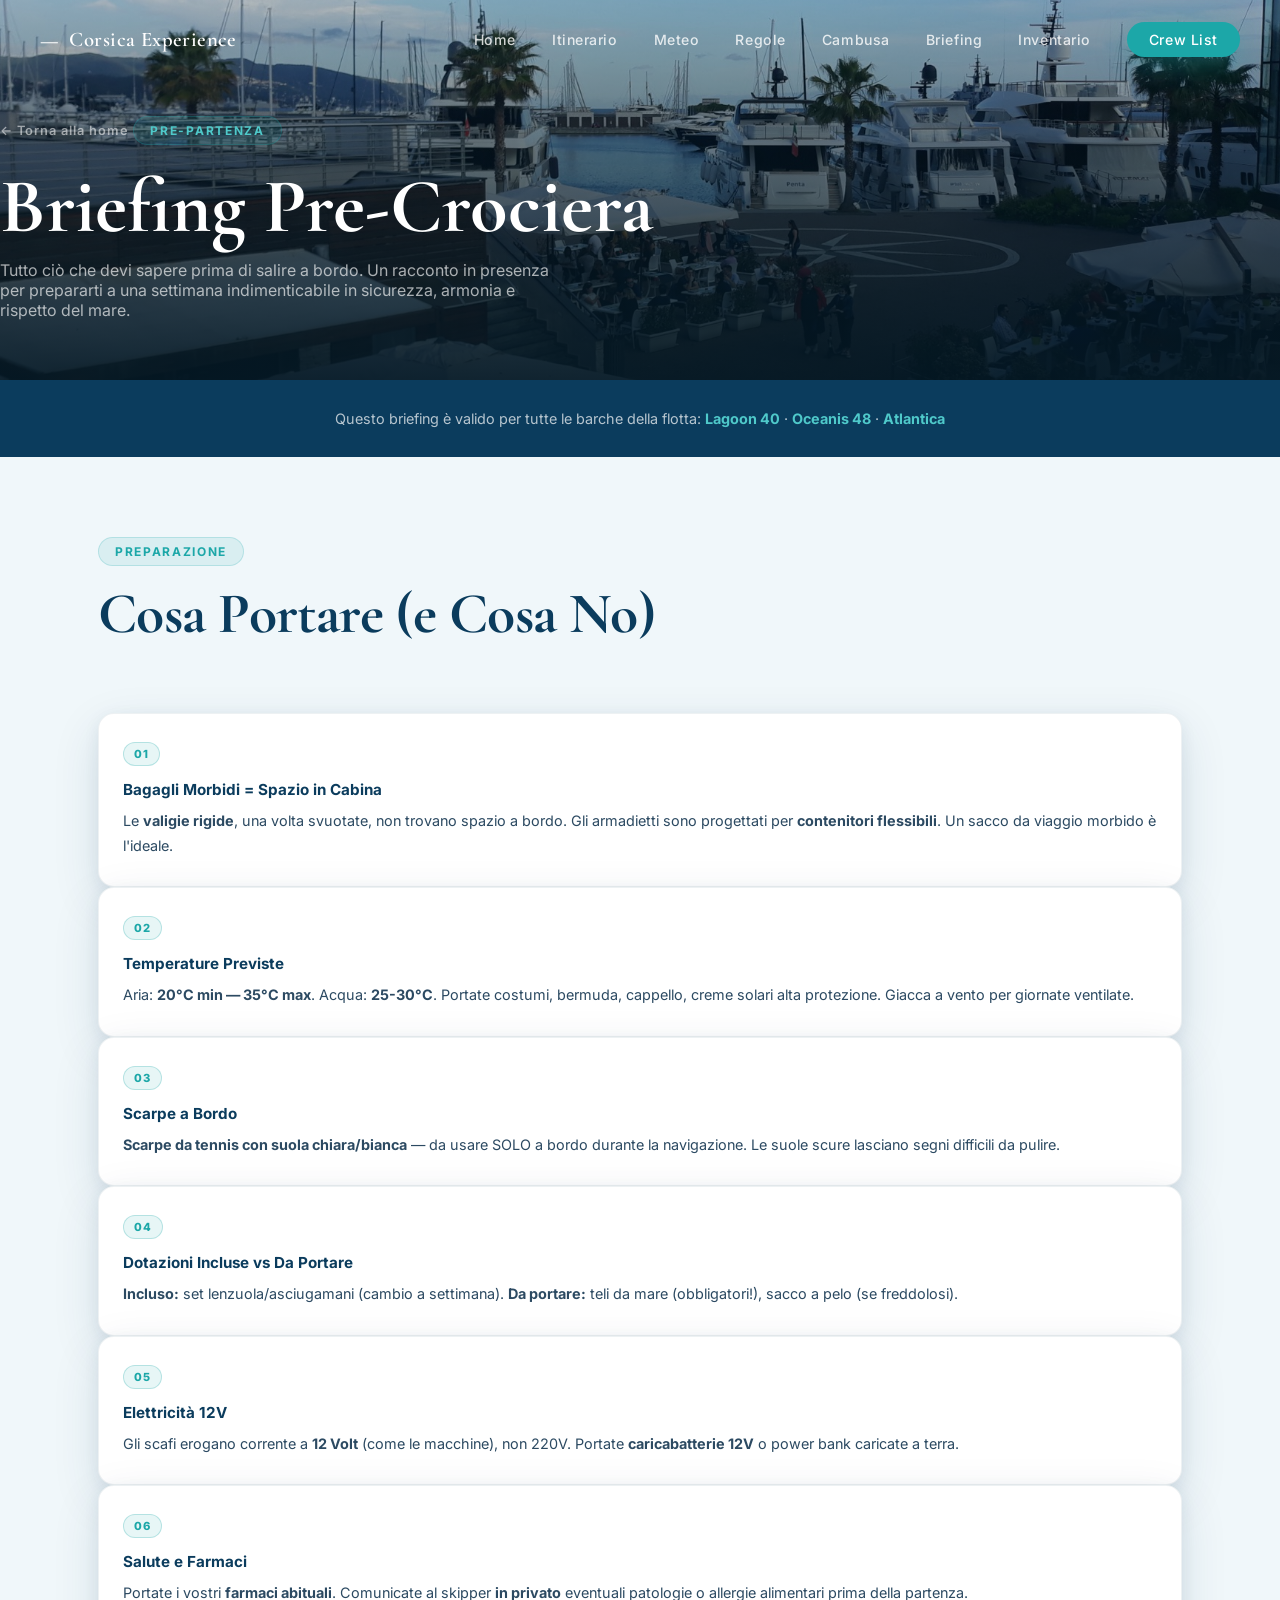
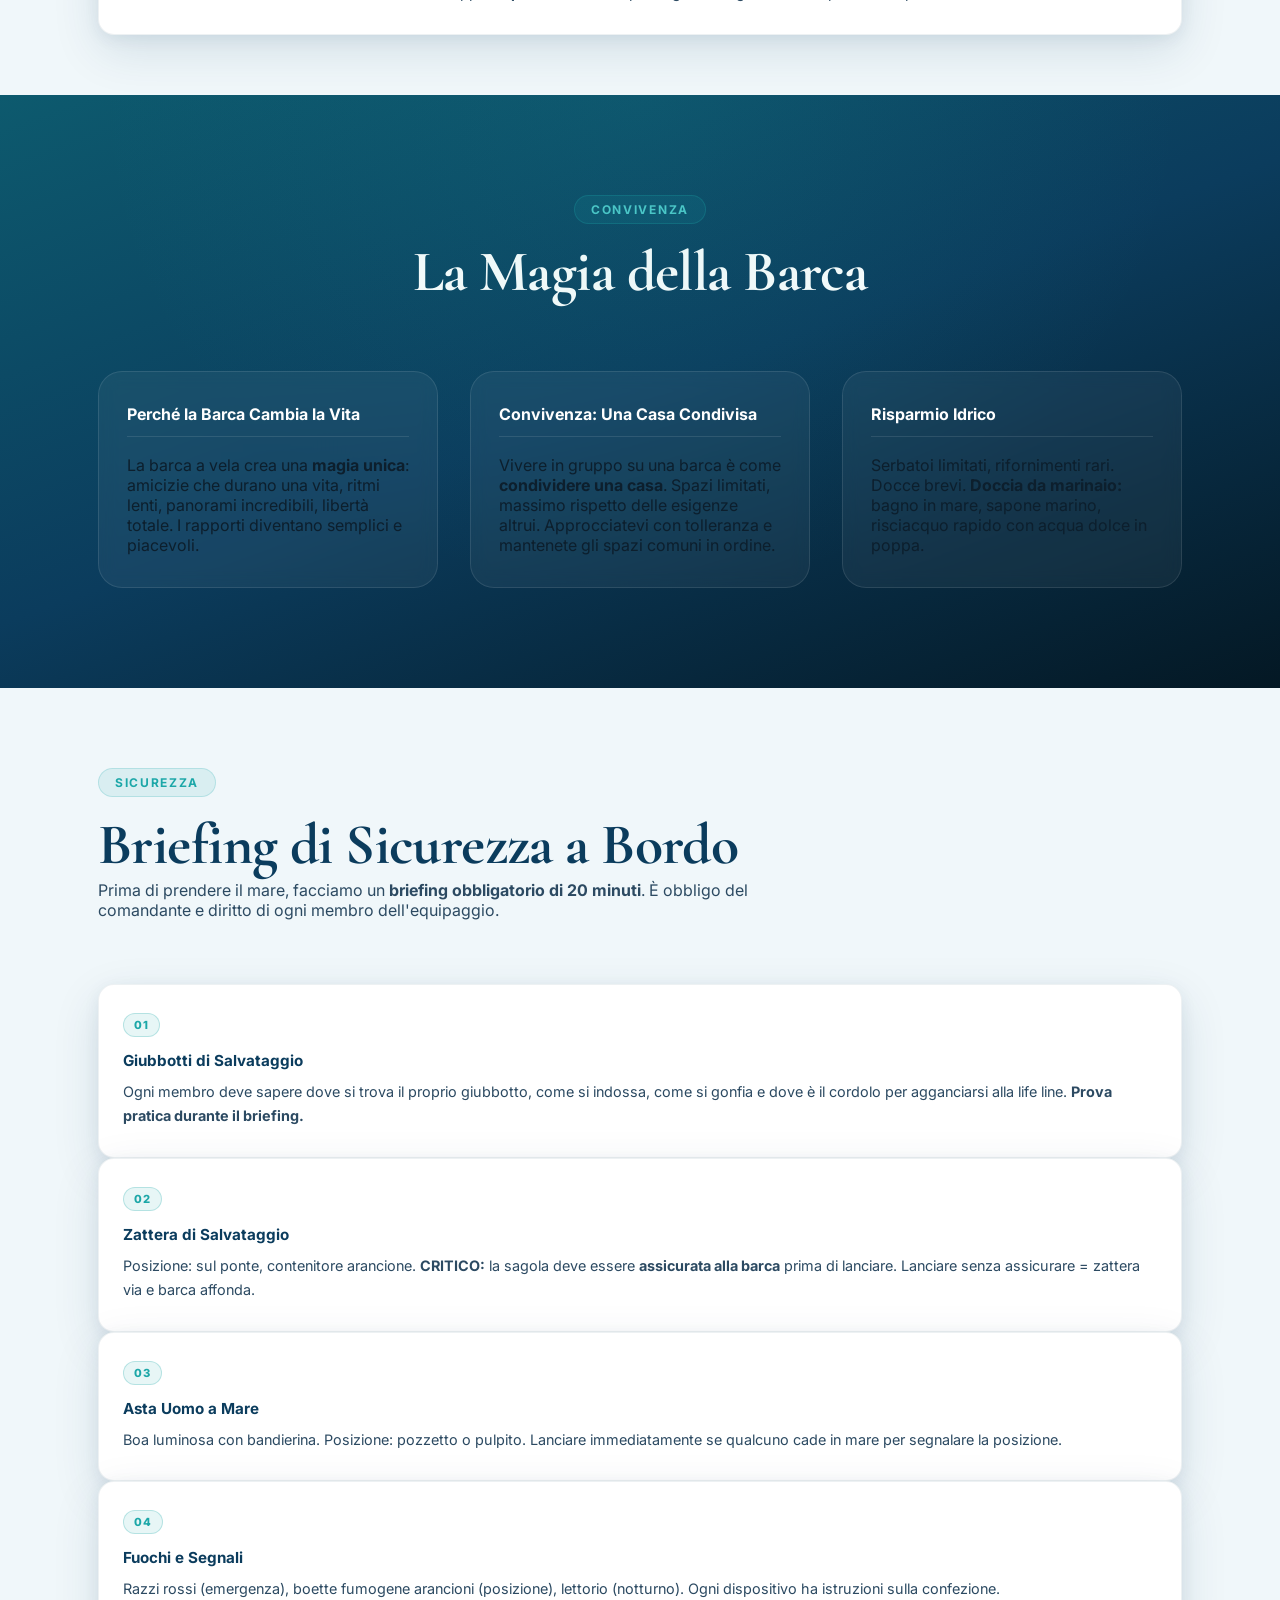
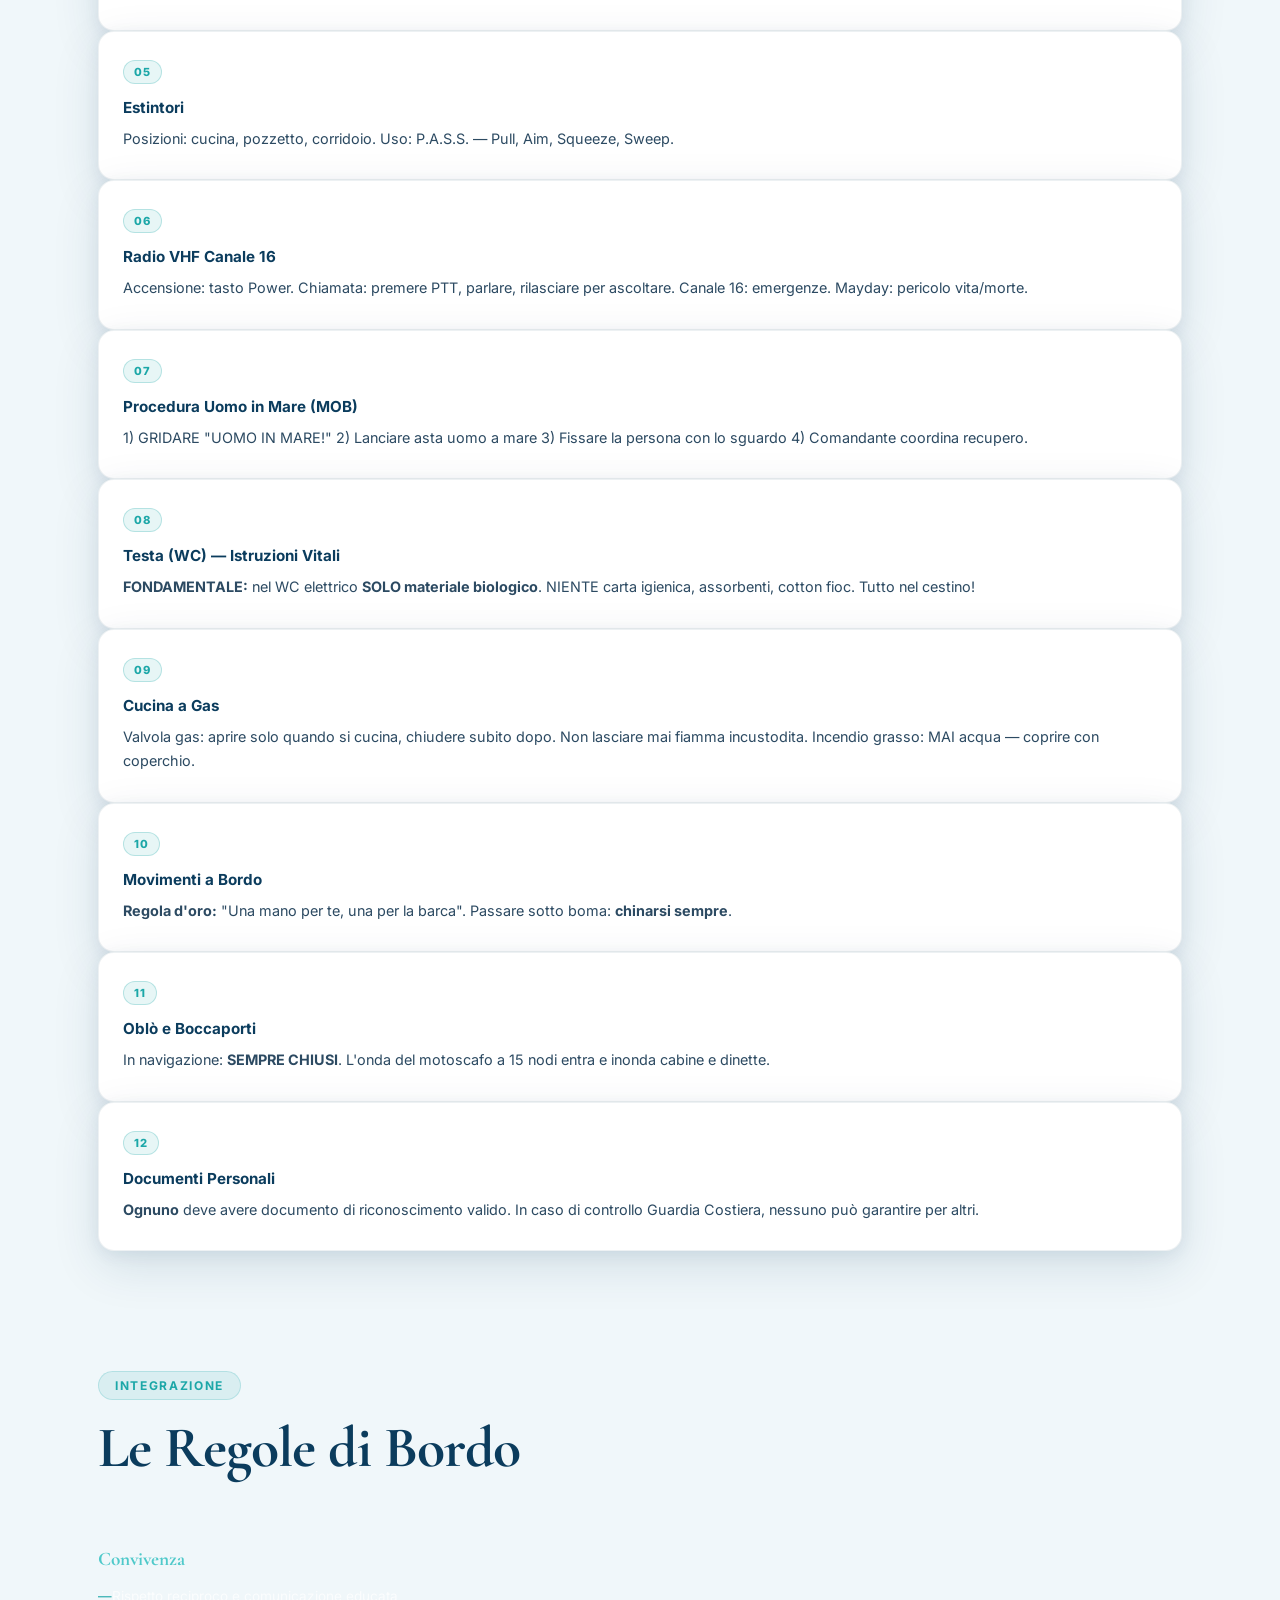
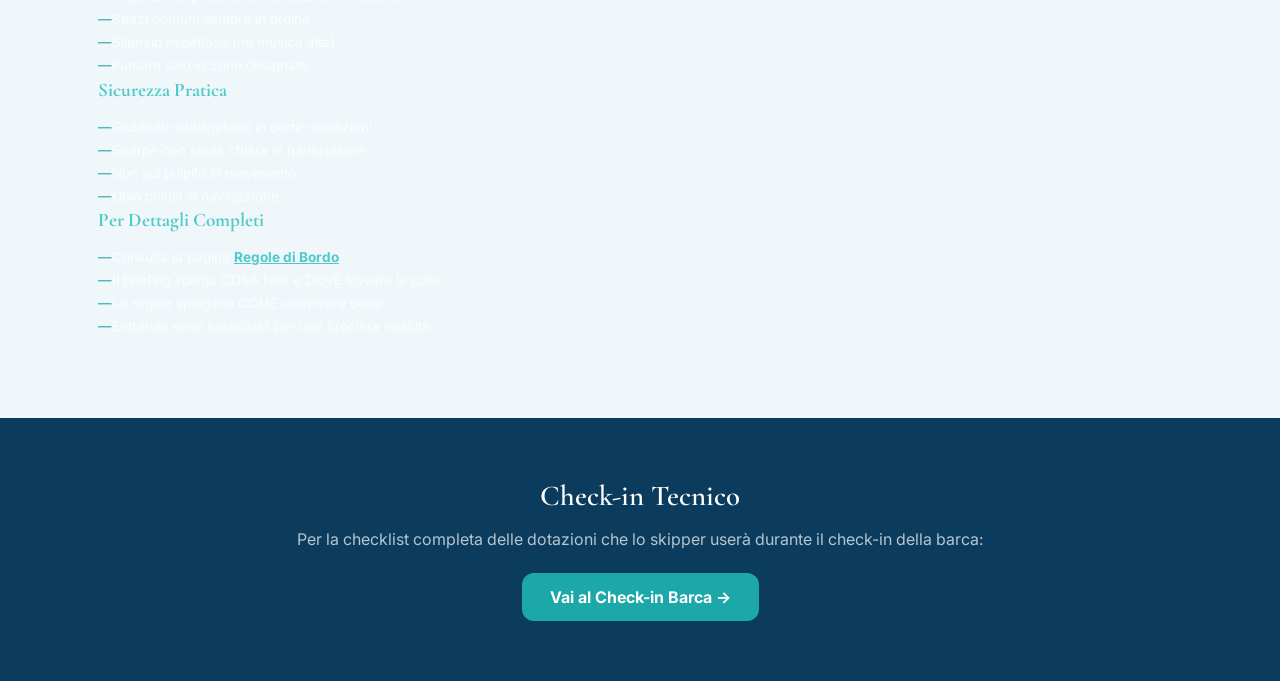
==== commit 690243ef: "Riscrivi briefing con stile sito (page-hero, regola-card)" ====
--- a/briefing.html
+++ b/briefing.html
@@ -4,200 +4,250 @@
   <meta charset="UTF-8" />
   <meta name="viewport" content="width=device-width, initial-scale=1.0" />
   <title>Briefing Pre-Crociera — Corsica Experience</title>
-  <link rel="stylesheet" href="styles.css?v=20260528i" />
+  <link rel="stylesheet" href="styles.css" />
   <link rel="preconnect" href="https://fonts.googleapis.com" />
   <link rel="preconnect" href="https://fonts.gstatic.com" crossorigin />
   <link href="https://fonts.googleapis.com/css2?family=Cormorant+Garamond:ital,wght@0,300;0,400;0,600;0,700;1,300;1,400&family=Inter:wght@300;400;500;600;700&family=Bebas+Neue&display=swap" rel="stylesheet" />
-  <style>
-    .brief-wrap { max-width: 980px; margin: 0 auto; padding: 52px 20px 90px; }
-    .brief-hero { text-align: center; margin-bottom: 44px; }
-    .brief-hero .label { display: block; margin-bottom: 10px; color: var(--turq); font-size: .72rem; font-weight: 700; letter-spacing: .18em; text-transform: uppercase; }
-    .brief-hero h1 { font-family: 'Cormorant Garamond', serif; font-size: clamp(2.4rem, 6vw, 3.6rem); font-weight: 300; margin-bottom: 12px; }
-    .brief-hero p { max-width: 680px; margin: 0 auto; color: rgba(255,255,255,.7); line-height: 1.7; }
-
-    .brief-grid { display: grid; gap: 22px; }
-    @media (min-width: 900px) { .brief-grid { grid-template-columns: 1fr 1fr; } }
-
-    .brief-card {
-      background: rgba(255,255,255,.045);
-      border: 1px solid rgba(255,255,255,.1);
-      border-radius: 22px;
-      overflow: hidden;
-    }
-    .brief-card-header {
-      display: flex; align-items: center; gap: 12px;
-      padding: 18px 22px;
-      background: rgba(255,255,255,.06);
-      border-bottom: 1px solid rgba(255,255,255,.1);
-    }
-    .brief-card-header .emoji { font-size: 1.6rem; }
-    .brief-card-header h2 { font-size: 1.15rem; font-weight: 700; color: #fff; }
-
-    .brief-body { padding: 22px 24px 26px; }
-    .brief-body h3 {
-      font-family: 'Cormorant Garamond', serif;
-      font-size: 1.25rem; font-weight: 600; color: var(--turq-light);
-      margin: 18px 0 10px;
-    }
-    .brief-body h3:first-child { margin-top: 0; }
-    .brief-body p { color: rgba(255,255,255,.78); line-height: 1.75; margin-bottom: 12px; }
-    .brief-body ul { margin: 8px 0 12px 18px; color: rgba(255,255,255,.75); line-height: 1.7; }
-    .brief-body li { margin-bottom: 6px; }
-    .brief-body strong { color: var(--turq-light); }
-    .brief-note {
-      margin-top: 14px; padding: 14px 16px;
-      background: rgba(28,167,168,.12); border-left: 3px solid var(--turq);
-      border-radius: 0 var(--r-sm) var(--r-sm) 0;
-      font-size: .92rem; color: rgba(255,255,255,.75); line-height: 1.55;
-    }
-    .brief-boats { display: flex; gap: 10px; flex-wrap: wrap; margin-top: 18px; }
-    .brief-boat {
-      background: rgba(28,167,168,.15); border: 1px solid rgba(28,167,168,.35);
-      color: var(--turq-light); padding: 8px 14px; border-radius: 50px;
-      font-size: .82rem; font-weight: 600;
-    }
-
-    .brief-full { grid-column: 1 / -1; }
-    @media (max-width: 900px) { .brief-full { grid-column: auto; } }
-
-    .checklist-ref {
-      margin-top: 28px; padding: 20px 22px;
-      background: rgba(255,255,255,.05); border: 1px solid rgba(255,255,255,.12);
-      border-radius: 18px; text-align: center;
-    }
-    .checklist-ref p { color: rgba(255,255,255,.65); margin-bottom: 14px; }
-    .checklist-ref a {
-      display: inline-block; background: var(--turq); color: #fff;
-      padding: 12px 22px; border-radius: 12px; font-weight: 700; text-decoration: none;
-    }
-  </style>
 </head>
 <body>
 
-<nav class="nav scrolled" id="nav">
-  <div class="nav-inner">
-    <a class="nav-logo" href="index.html"><span class="logo-icon">—</span><span>Corsica Experience</span></a>
-    <div class="nav-links">
+  <nav class="nav scrolled" id="nav">
+    <div class="nav-inner">
+      <a class="nav-logo" href="index.html">
+        <span class="logo-icon">—</span>
+        <span>Corsica Experience</span>
+      </a>
+      <div class="nav-links">
+        <a href="index.html">Home</a>
+        <a href="index.html#itinerario">Itinerario</a>
+        <a href="index.html#meteo">Meteo</a>
+        <a href="regole.html">Regole</a>
+        <a href="cambusa.html">Cambusa</a>
+        <a href="briefing.html" class="active">Briefing</a>
+        <a href="inventario-oceanis.html">Inventario</a>
+        <a href="crewlist.html" class="nav-cta">Crew List</a>
+      </div>
+      <button class="nav-burger" id="navBurger" aria-label="Menu">
+        <span></span><span></span><span></span>
+      </button>
+    </div>
+    <div class="nav-mobile" id="navMobile">
       <a href="index.html">Home</a>
+      <a href="index.html#itinerario">Itinerario</a>
       <a href="index.html#meteo">Meteo</a>
       <a href="regole.html">Regole</a>
       <a href="cambusa.html">Cambusa</a>
-      <a href="briefing.html">Briefing</a>
-      <a href="crewlist.html" class="nav-cta">Crew List</a>
-    </div>
-    <button class="nav-burger" id="navBurger" aria-label="Menu"><span></span><span></span><span></span></button>
+      <a href="briefing.html" style="color:var(--turq);font-weight:700;">Briefing →</a>
+      <a href="inventario-oceanis.html">Inventario</a>
+      <a href="crewlist.html">Crew List</a>
+    </div>
+  </nav>
+
+  <div class="page-hero">
+    <div class="page-hero-bg" style="background-image:url('img/hero.jpg')"></div>
+    <div class="page-hero-overlay"></div>
+    <div class="page-hero-content">
+      <a href="index.html" class="back-link">← Torna alla home</a>
+      <span class="label light">Pre-Partenza</span>
+      <h1 class="page-hero-title">Briefing Pre-Crociera</h1>
+      <p class="page-hero-sub">Tutto ciò che devi sapere prima di salire a bordo. Un racconto in presenza per prepararti a una settimana indimenticabile in sicurezza, armonia e rispetto del mare.</p>
+    </div>
   </div>
-  <div class="nav-mobile" id="navMobile">
-    <a href="index.html">Home</a>
-    <a href="index.html#meteo">Meteo</a>
-    <a href="regole.html">Regole</a>
-    <a href="cambusa.html">Cambusa</a>
-    <a href="briefing.html">Briefing</a>
-    <a href="crewlist.html">Crew List</a>
+
+  <div style="background:var(--ocean);padding:30px 0;">
+    <div class="container" style="text-align:center;">
+      <p style="color:rgba(255,255,255,.7);margin:0;font-size:.9rem;">
+        Questo briefing è valido per tutte le barche della flotta:
+        <span style="color:var(--turq-light);font-weight:700;">Lagoon 40</span> · 
+        <span style="color:var(--turq-light);font-weight:700;">Oceanis 48</span> · 
+        <span style="color:var(--turq-light);font-weight:700;">Atlantica</span>
+      </p>
+    </div>
   </div>
-</nav>
-
-<main class="brief-wrap">
-  <div class="brief-hero">
-    <span class="label">Pre-Partenza</span>
-    <h1>Briefing Pre-Crociera</h1>
-    <p>Tutto ciò che devi sapere prima di salire a bordo: dalla valigia alla vita di bordo, per una settimana indimenticabile in sicurezza e armonia.</p>
-    <div class="brief-boats">
-      <span class="brief-boat">⛵ Lagoon 40</span>
-      <span class="brief-boat">⛵ Oceanis 48</span>
-      <span class="brief-boat">⛵ Atlantica</span>
-    </div>
-  </div>
-
-  <div class="brief-grid">
-    <article class="brief-card">
-      <div class="brief-card-header">
-        <span class="emoji">🧳</span>
-        <h2>Valigia e Info Utili</h2>
-      </div>
-      <div class="brief-body">
-        <h3>Bagagli</h3>
-        <p>Usate <strong>bagagli morbidi e leggeri</strong>. Le valigie rigide, una volta svuotate, non trovano spazio a bordo. Gli armadietti sono progettati per contenitori flessibili.</p>
-
-        <h3>Temperature e Abbigliamento</h3>
-        <ul>
-          <li>Minime: <strong>20°C</strong> — Massime: <strong>35°C</strong></li>
-          <li>Acqua: <strong>25-30°C</strong></li>
-          <li>Tanti costumi, bermuda, cappello, creme solari</li>
-          <li>Vestiti più pesanti e pantaloni lunghi per la sera</li>
-          <li><strong>Giacca a vento</strong> per giornate ventilate</li>
-          <li><strong>Scarpe da tennis a suola chiara</strong> per camminare a bordo durante la navigazione</li>
-        </ul>
-
-        <h3>Dotazioni a Bordo</h3>
-        <ul>
-          <li>Set di lenzuola/asciugamani a cabina a settimana (inclusi)</li>
-          <li><strong>Teli da mare non inclusi</strong> — portate i vostri</li>
-          <li>Chi è freddoloso: portate un sacco a pelo personale</li>
-        </ul>
-
-        <h3>Elettricità</h3>
-        <p>Gli scafi erogano corrente a <strong>12 Volt</strong> (come le macchine), non 220V. Per ricaricare cellulari e fotocamere portate <strong>caricatori 12V</strong>.</p>
-        <p class="brief-note">💡 <strong>Suggerimento:</strong> su alcuni modelli con generatore è disponibile 220V, ma è sempre meglio avere il caricatore 12V come backup.</p>
-
-        <h3>Salute</h3>
-        <p>A bordo c'è una cassetta di pronto soccorso, ma portate i vostri <strong>farmaci abituali</strong>. Comunicatemi in via privata eventuali <strong>patologie o allergie</strong> prima della partenza.</p>
-      </div>
-    </article>
-
-    <article class="brief-card">
-      <div class="brief-card-header">
-        <span class="emoji">⛵</span>
-        <h2>Vita di Bordo</h2>
-      </div>
-      <div class="brief-body">
-        <h3>La Magia della Barca</h3>
-        <p>La barca a vela crea una magia unica: amicizie che durano una vita, ritmi lenti, panorami incredibili, libertà totale. I rapporti diventano semplici e piacevoli.</p>
-
-        <h3>Convivenza a Bordo</h3>
-        <p>Vivere in gruppo su una barca è come <strong>condividere una casa</strong>. Anche su imbarcazioni grandi e confortevoli, gli spazi sono limitati. Serve il <strong>massimo rispetto</strong> delle esigenze altrui.</p>
-        
-        <p class="brief-note">✨ <strong>Il segreto:</strong> approcciatevi con tolleranza e mantenete gli spazi comuni in ordine. Con il giusto approccio, vivrete un'esperienza indimenticabile.</p>
-
-        <h3>Sicurezza in Navigazione</h3>
-        <p>All'inizio della crociera, prima di prendere il mare, vi spiegherò come usare i <strong>supporti di emergenza</strong> della vostra imbarcazione. È una procedura standard, simile al briefing di un aereo, mirata alla vostra sicurezza.</p>
-
-        <h3>Scarpe a Bordo</h3>
-        <p>In determinate condizioni di vento e mare, potrò chiedervi di indossare scarpe. Munitevi di <strong>scarpe da tennis leggere a suola bianca</strong> da usare esclusivamente a bordo.</p>
-
-        <h3>Risparmio Idrico</h3>
-        <p>I rifornimenti d'acqua sono rari e richiedono tempo. Per non rubare momenti preziosi alla vacanza, usate l'acqua con parsimonia.</p>
-        
-        <p class="brief-note">🚿 <strong>Consiglio smart:</strong> se amate le docce lunghe, comprate <strong>sapone marino</strong> (in farmacia, Decathlon o Amazon). Fate il bagno in mare, lavatevi con il sapone marino, tuffatevi e risciacquatevi alla fine con l'acqua dolce sulla poppa. Fare il bagno al tramonto è meraviglioso!</p>
-      </div>
-    </article>
-
-    <article class="brief-card brief-full">
-      <div class="brief-card-header">
-        <span class="emoji">📋</span>
-        <h2>Checklist di Sicurezza</h2>
-      </div>
-      <div class="brief-body">
-        <p>Il briefing a bordo include la verifica di tutte le dotazioni di sicurezza. Lo skipper vi guiderà attraverso:</p>
-        <ul>
-          <li>Posizione e uso dei <strong>giubbotti di salvataggio</strong></li>
-          <li>Localizzazione <strong>cassetta pronto soccorso</strong></li>
-          <li>Uso dei <strong>fuochi e segnali di soccorso</strong></li>
-          <li>Procedura <strong>uomo in mare</strong> (MOB)</li>
-          <li>Uso della <strong>VHF</strong> e canale di emergenza 16</li>
-          <li>Posizione <strong>estintori</strong> e tipo</li>
-        </ul>
-        <p class="brief-note">🎯 <strong>Ricorda:</strong> queste procedure sono standard per tutte le imbarcazioni (Lagoon 40, Oceanis 48 e Atlantica) e sono mirate a garantire la sicurezza di tutti l'equipaggio.</p>
-      </div>
-    </article>
-  </div>
-
-  <div class="checklist-ref">
-    <p>Per il check-in tecnico della barca e la checklist completa di sicurezza:</p>
-    <a href="checkin.html">Vai al Check-in Barca →</a>
-  </div>
-</main>
-
-<script src="script.js?v=20260528i"></script>
+
+  <section class="regoles" id="valigia" style="padding-top:80px;padding-bottom:60px;">
+    <div class="container">
+      <div class="section-header">
+        <span class="label">Preparazione</span>
+        <h2 class="h2">Cosa Portare (e Cosa No)</h2>
+      </div>
+      <div class="regoles-grid">
+        <div class="regola-card reveal-up">
+          <div class="rc-icon">01</div>
+          <h4>Bagagli Morbidi = Spazio in Cabina</h4>
+          <p>Le <strong>valigie rigide</strong>, una volta svuotate, non trovano spazio a bordo. Gli armadietti sono progettati per <strong>contenitori flessibili</strong>. Un sacco da viaggio morbido è l'ideale.</p>
+        </div>
+        <div class="regola-card reveal-up d1">
+          <div class="rc-icon">02</div>
+          <h4>Temperature Previste</h4>
+          <p>Aria: <strong>20°C min — 35°C max</strong>. Acqua: <strong>25-30°C</strong>. Portate costumi, bermuda, cappello, creme solari alta protezione. Giacca a vento per giornate ventilate.</p>
+        </div>
+        <div class="regola-card reveal-up d2">
+          <div class="rc-icon">03</div>
+          <h4>Scarpe a Bordo</h4>
+          <p><strong>Scarpe da tennis con suola chiara/bianca</strong> — da usare SOLO a bordo durante la navigazione. Le suole scure lasciano segni difficili da pulire.</p>
+        </div>
+        <div class="regola-card reveal-up">
+          <div class="rc-icon">04</div>
+          <h4>Dotazioni Incluse vs Da Portare</h4>
+          <p><strong>Incluso:</strong> set lenzuola/asciugamani (cambio a settimana). <strong>Da portare:</strong> teli da mare (obbligatori!), sacco a pelo (se freddolosi).</p>
+        </div>
+        <div class="regola-card reveal-up d1">
+          <div class="rc-icon">05</div>
+          <h4>Elettricità 12V</h4>
+          <p>Gli scafi erogano corrente a <strong>12 Volt</strong> (come le macchine), non 220V. Portate <strong>caricabatterie 12V</strong> o power bank caricate a terra.</p>
+        </div>
+        <div class="regola-card reveal-up d2">
+          <div class="rc-icon">06</div>
+          <h4>Salute e Farmaci</h4>
+          <p>Portate i vostri <strong>farmaci abituali</strong>. Comunicate al skipper <strong>in privato</strong> eventuali patologie o allergie alimentari prima della partenza.</p>
+        </div>
+      </div>
+    </div>
+  </section>
+
+  <section class="portare" id="vita-bordo">
+    <div class="portare-bg"></div>
+    <div class="container">
+      <div class="section-header centered">
+        <span class="label light">Convivenza</span>
+        <h2 class="h2 light">La Magia della Barca</h2>
+      </div>
+      <div class="portare-grid">
+        <div class="pg-col reveal-left">
+          <h4>Perché la Barca Cambia la Vita</h4>
+          <p>La barca a vela crea una <strong>magia unica</strong>: amicizie che durano una vita, ritmi lenti, panorami incredibili, libertà totale. I rapporti diventano semplici e piacevoli.</p>
+        </div>
+        <div class="pg-col reveal-up d1">
+          <h4>Convivenza: Una Casa Condivisa</h4>
+          <p>Vivere in gruppo su una barca è come <strong>condividere una casa</strong>. Spazi limitati, massimo rispetto delle esigenze altrui. Approcciatevi con tolleranza e mantenete gli spazi comuni in ordine.</p>
+        </div>
+        <div class="pg-col reveal-right d2">
+          <h4>Risparmio Idrico</h4>
+          <p>Serbatoi limitati, rifornimenti rari. Docce brevi. <strong>Doccia da marinaio:</strong> bagno in mare, sapone marino, risciacquo rapido con acqua dolce in poppa.</p>
+        </div>
+      </div>
+    </div>
+  </section>
+
+  <section class="regoles" id="sicurezza" style="padding-top:80px;padding-bottom:60px;">
+    <div class="container">
+      <div class="section-header">
+        <span class="label">Sicurezza</span>
+        <h2 class="h2">Briefing di Sicurezza a Bordo</h2>
+        <p style="color:var(--text-mid);max-width:680px;">Prima di prendere il mare, facciamo un <strong>briefing obbligatorio di 20 minuti</strong>. È obbligo del comandante e diritto di ogni membro dell'equipaggio.</p>
+      </div>
+      <div class="regoles-grid">
+        <div class="regola-card reveal-up">
+          <div class="rc-icon">01</div>
+          <h4>Giubbotti di Salvataggio</h4>
+          <p>Ogni membro deve sapere dove si trova il proprio giubbotto, come si indossa, come si gonfia e dove è il cordolo per agganciarsi alla life line. <strong>Prova pratica durante il briefing.</strong></p>
+        </div>
+        <div class="regola-card reveal-up d1">
+          <div class="rc-icon">02</div>
+          <h4>Zattera di Salvataggio</h4>
+          <p>Posizione: sul ponte, contenitore arancione. <strong>CRITICO:</strong> la sagola deve essere <strong>assicurata alla barca</strong> prima di lanciare. Lanciare senza assicurare = zattera via e barca affonda.</p>
+        </div>
+        <div class="regola-card reveal-up d2">
+          <div class="rc-icon">03</div>
+          <h4>Asta Uomo a Mare</h4>
+          <p>Boa luminosa con bandierina. Posizione: pozzetto o pulpito. Lanciare immediatamente se qualcuno cade in mare per segnalare la posizione.</p>
+        </div>
+        <div class="regola-card reveal-up">
+          <div class="rc-icon">04</div>
+          <h4>Fuochi e Segnali</h4>
+          <p>Razzi rossi (emergenza), boette fumogene arancioni (posizione), lettorio (notturno). Ogni dispositivo ha istruzioni sulla confezione.</p>
+        </div>
+        <div class="regola-card reveal-up d1">
+          <div class="rc-icon">05</div>
+          <h4>Estintori</h4>
+          <p>Posizioni: cucina, pozzetto, corridoio. Uso: P.A.S.S. — Pull, Aim, Squeeze, Sweep.</p>
+        </div>
+        <div class="regola-card reveal-up d2">
+          <div class="rc-icon">06</div>
+          <h4>Radio VHF Canale 16</h4>
+          <p>Accensione: tasto Power. Chiamata: premere PTT, parlare, rilasciare per ascoltare. Canale 16: emergenze. Mayday: pericolo vita/morte.</p>
+        </div>
+        <div class="regola-card reveal-up">
+          <div class="rc-icon">07</div>
+          <h4>Procedura Uomo in Mare (MOB)</h4>
+          <p>1) GRIDARE "UOMO IN MARE!" 2) Lanciare asta uomo a mare 3) Fissare la persona con lo sguardo 4) Comandante coordina recupero.</p>
+        </div>
+        <div class="regola-card reveal-up d1">
+          <div class="rc-icon">08</div>
+          <h4>Testa (WC) — Istruzioni Vitali</h4>
+          <p><strong>FONDAMENTALE:</strong> nel WC elettrico <strong>SOLO materiale biologico</strong>. NIENTE carta igienica, assorbenti, cotton fioc. Tutto nel cestino!</p>
+        </div>
+        <div class="regola-card reveal-up d2">
+          <div class="rc-icon">09</div>
+          <h4>Cucina a Gas</h4>
+          <p>Valvola gas: aprire solo quando si cucina, chiudere subito dopo. Non lasciare mai fiamma incustodita. Incendio grasso: MAI acqua — coprire con coperchio.</p>
+        </div>
+        <div class="regola-card reveal-up">
+          <div class="rc-icon">10</div>
+          <h4>Movimenti a Bordo</h4>
+          <p><strong>Regola d'oro:</strong> "Una mano per te, una per la barca". Passare sotto boma: <strong>chinarsi sempre</strong>.</p>
+        </div>
+        <div class="regola-card reveal-up d1">
+          <div class="rc-icon">11</div>
+          <h4>Oblò e Boccaporti</h4>
+          <p>In navigazione: <strong>SEMPRE CHIUSI</strong>. L'onda del motoscafo a 15 nodi entra e inonda cabine e dinette.</p>
+        </div>
+        <div class="regola-card reveal-up d2">
+          <div class="rc-icon">12</div>
+          <h4>Documenti Personali</h4>
+          <p><strong>Ognuno</strong> deve avere documento di riconoscimento valido. In caso di controllo Guardia Costiera, nessuno può garantire per altri.</p>
+        </div>
+      </div>
+    </div>
+  </section>
+
+  <section class="regoles" id="regole" style="padding-top:60px;padding-bottom:80px;">
+    <div class="container">
+      <div class="section-header">
+        <span class="label">Integrazione</span>
+        <h2 class="h2">Le Regole di Bordo</h2>
+      </div>
+      <div class="regoles-extra">
+        <div class="re-block">
+          <h4>Convivenza</h4>
+          <ul>
+            <li>Rispetto reciproco e comunicazione educata</li>
+            <li>Spazi comuni sempre in ordine</li>
+            <li>Silenzio rispettoso (no musica alta)</li>
+            <li>Fumare solo in zone designate</li>
+          </ul>
+        </div>
+        <div class="re-block">
+          <h4>Sicurezza Pratica</h4>
+          <ul>
+            <li>Giubbotto obbligatorio in certe condizioni</li>
+            <li>Scarpe con suola chiara in navigazione</li>
+            <li>Non sul pulpito in movimento</li>
+            <li>Oblò chiusi in navigazione</li>
+          </ul>
+        </div>
+        <div class="re-block">
+          <h4>Per Dettagli Completi</h4>
+          <ul>
+            <li>Consulta la pagina <a href="regole.html" style="color:var(--turq-light);font-weight:700;">Regole di Bordo</a></li>
+            <li>Il briefing spiega COSA fare e DOVE trovare le cose</li>
+            <li>Le regole spiegano COME convivere bene</li>
+            <li>Entrambi sono essenziali per una crociera riuscita</li>
+          </ul>
+        </div>
+      </div>
+    </div>
+  </section>
+
+  <section style="background:var(--ocean);padding:60px 0;">
+    <div class="container" style="text-align:center;">
+      <h3 style="color:#fff;font-family:'Cormorant Garamond',serif;font-size:1.8rem;font-weight:600;margin-bottom:16px;">Check-in Tecnico</h3>
+      <p style="color:rgba(255,255,255,.7);margin-bottom:24px;">Per la checklist completa delle dotazioni che lo skipper userà durante il check-in della barca:</p>
+      <a href="checkin.html" style="display:inline-block;background:var(--turq);color:#fff;padding:14px 28px;border-radius:12px;font-weight:700;text-decoration:none;">Vai al Check-in Barca →</a>
+    </div>
+  </section>
+
+<script src="script.js"></script>
 </body>
 </html>
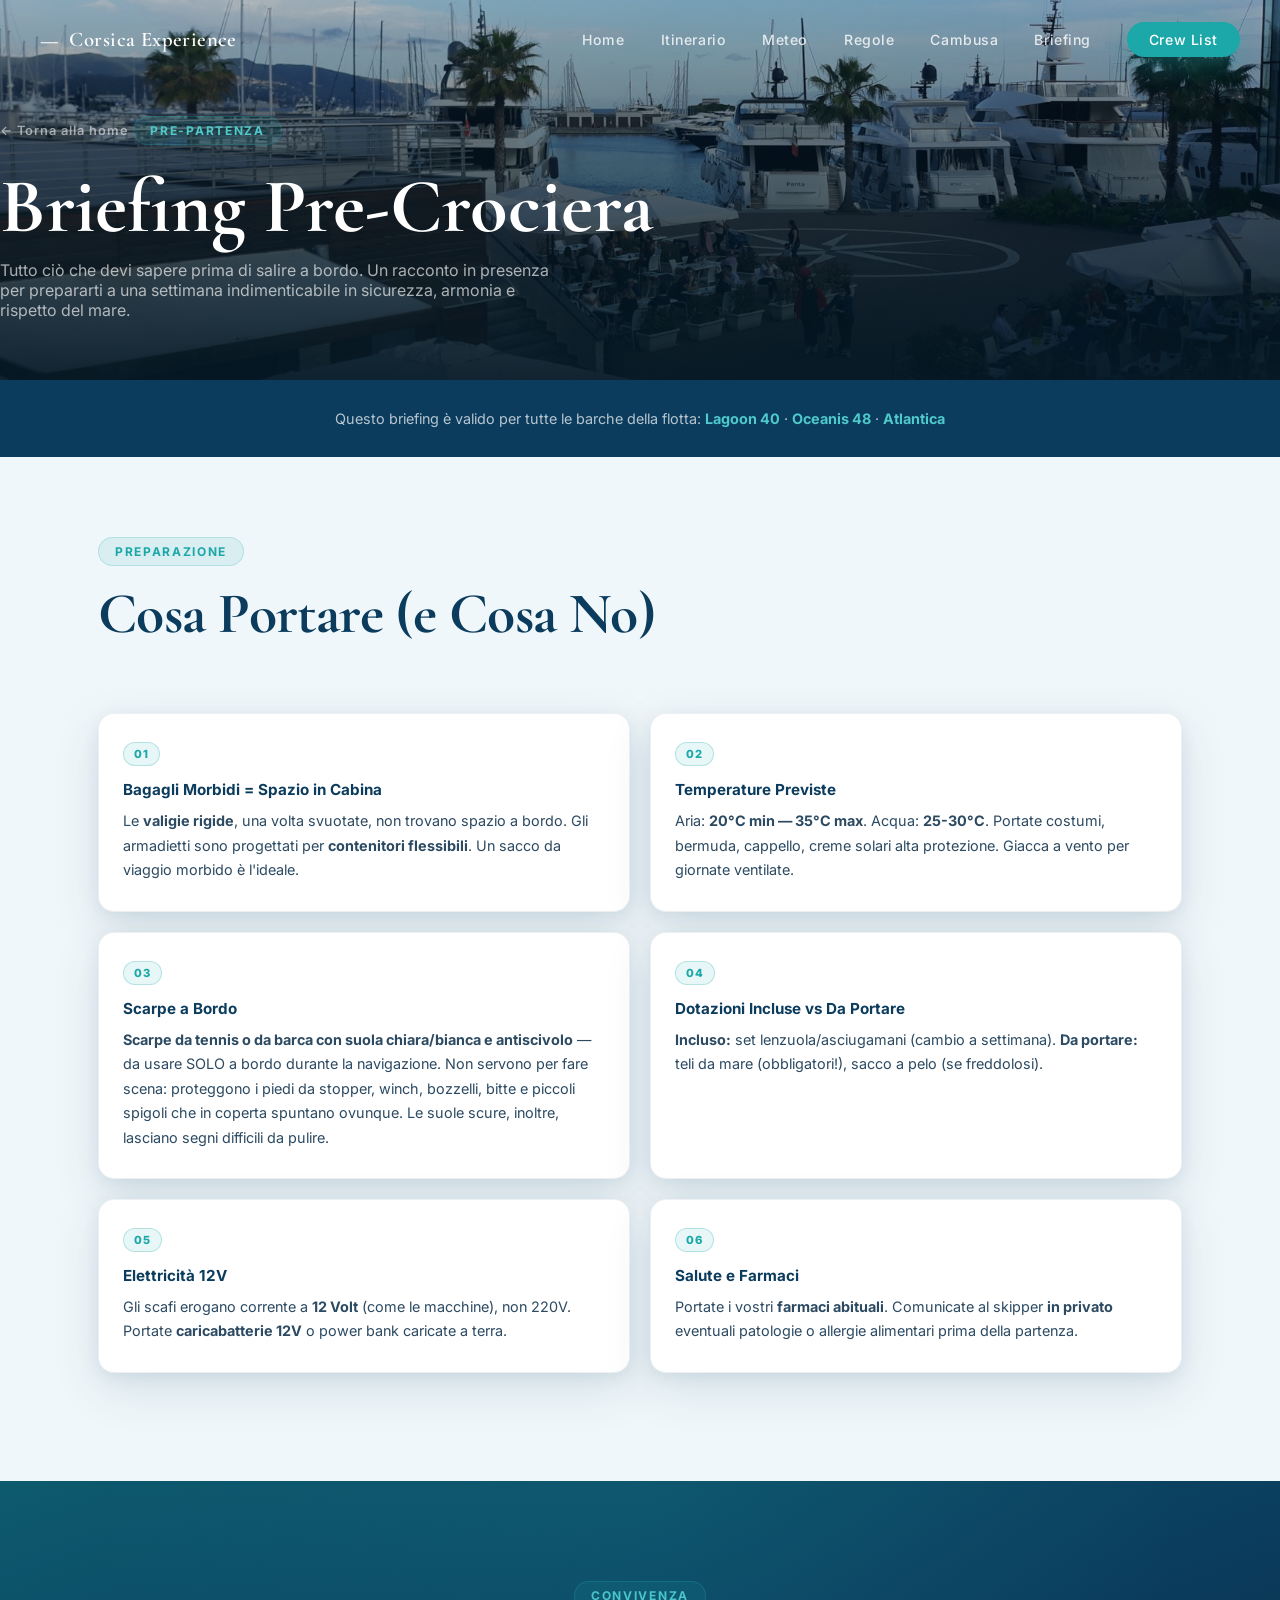
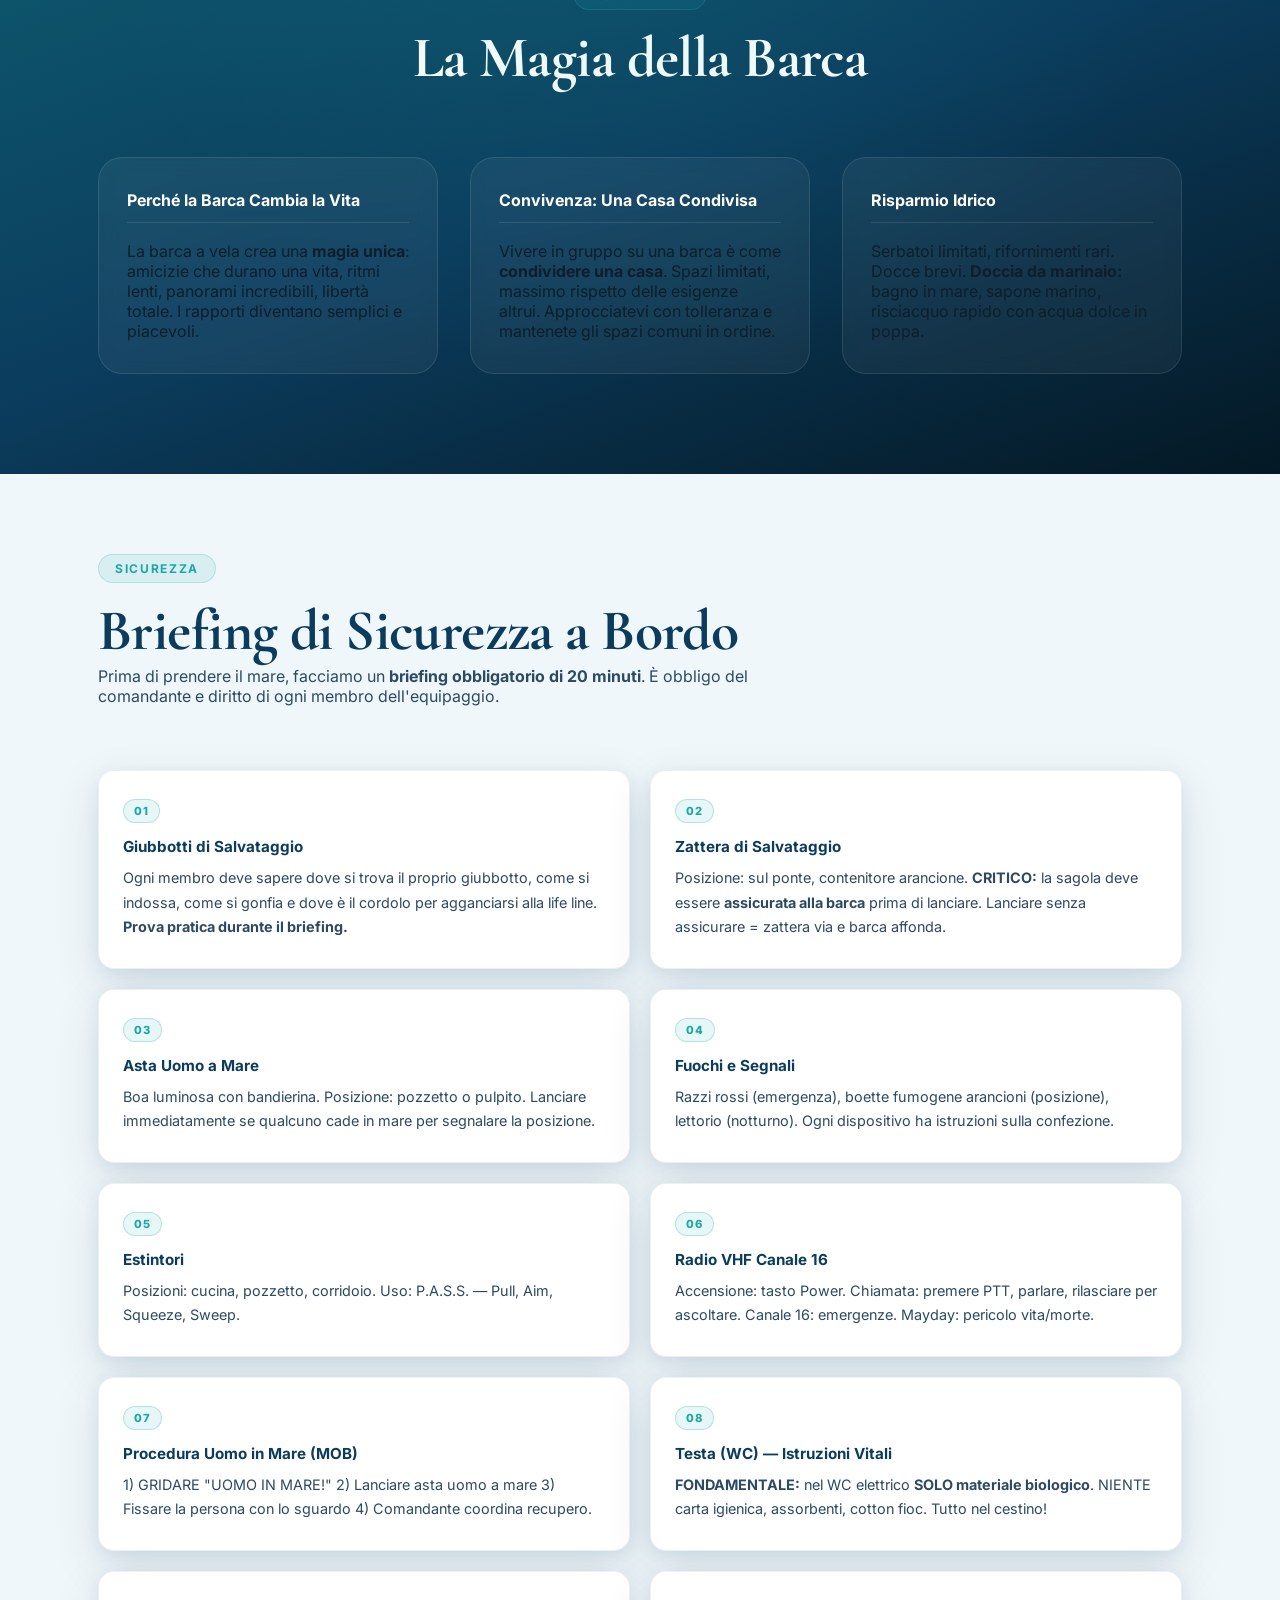
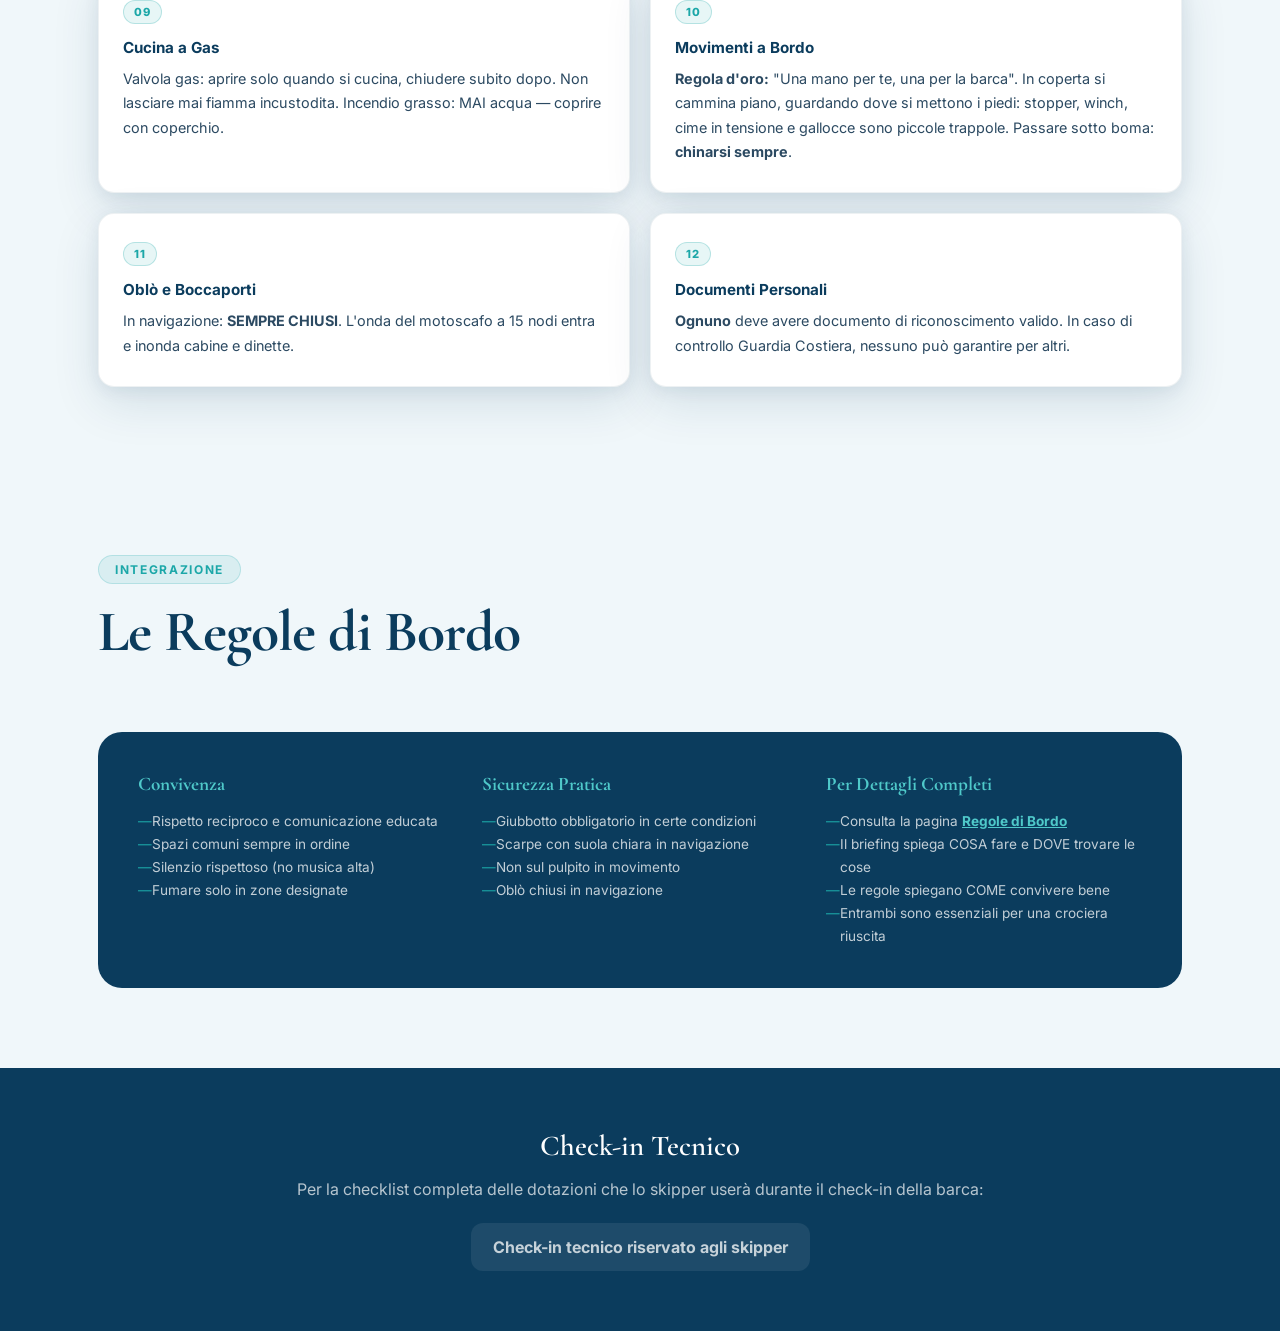
==== commit 99db5d9c: "Allinea briefing e area skipper" ====
--- a/briefing.html
+++ b/briefing.html
@@ -24,7 +24,6 @@
         <a href="regole.html">Regole</a>
         <a href="cambusa.html">Cambusa</a>
         <a href="briefing.html" class="active">Briefing</a>
-        <a href="inventario-oceanis.html">Inventario</a>
         <a href="crewlist.html" class="nav-cta">Crew List</a>
       </div>
       <button class="nav-burger" id="navBurger" aria-label="Menu">
@@ -38,7 +37,6 @@
       <a href="regole.html">Regole</a>
       <a href="cambusa.html">Cambusa</a>
       <a href="briefing.html" style="color:var(--turq);font-weight:700;">Briefing →</a>
-      <a href="inventario-oceanis.html">Inventario</a>
       <a href="crewlist.html">Crew List</a>
     </div>
   </nav>
@@ -65,13 +63,13 @@
     </div>
   </div>
 
-  <section class="regoles" id="valigia" style="padding-top:80px;padding-bottom:60px;">
+  <section class="regole" id="valigia" style="padding-top:80px;padding-bottom:60px;">
     <div class="container">
       <div class="section-header">
         <span class="label">Preparazione</span>
         <h2 class="h2">Cosa Portare (e Cosa No)</h2>
       </div>
-      <div class="regoles-grid">
+      <div class="regole-grid">
         <div class="regola-card reveal-up">
           <div class="rc-icon">01</div>
           <h4>Bagagli Morbidi = Spazio in Cabina</h4>
@@ -85,7 +83,7 @@
         <div class="regola-card reveal-up d2">
           <div class="rc-icon">03</div>
           <h4>Scarpe a Bordo</h4>
-          <p><strong>Scarpe da tennis con suola chiara/bianca</strong> — da usare SOLO a bordo durante la navigazione. Le suole scure lasciano segni difficili da pulire.</p>
+          <p><strong>Scarpe da tennis o da barca con suola chiara/bianca e antiscivolo</strong> — da usare SOLO a bordo durante la navigazione. Non servono per fare scena: proteggono i piedi da stopper, winch, bozzelli, bitte e piccoli spigoli che in coperta spuntano ovunque. Le suole scure, inoltre, lasciano segni difficili da pulire.</p>
         </div>
         <div class="regola-card reveal-up">
           <div class="rc-icon">04</div>
@@ -130,14 +128,14 @@
     </div>
   </section>
 
-  <section class="regoles" id="sicurezza" style="padding-top:80px;padding-bottom:60px;">
+  <section class="regole" id="sicurezza" style="padding-top:80px;padding-bottom:60px;">
     <div class="container">
       <div class="section-header">
         <span class="label">Sicurezza</span>
         <h2 class="h2">Briefing di Sicurezza a Bordo</h2>
         <p style="color:var(--text-mid);max-width:680px;">Prima di prendere il mare, facciamo un <strong>briefing obbligatorio di 20 minuti</strong>. È obbligo del comandante e diritto di ogni membro dell'equipaggio.</p>
       </div>
-      <div class="regoles-grid">
+      <div class="regole-grid">
         <div class="regola-card reveal-up">
           <div class="rc-icon">01</div>
           <h4>Giubbotti di Salvataggio</h4>
@@ -186,7 +184,7 @@
         <div class="regola-card reveal-up">
           <div class="rc-icon">10</div>
           <h4>Movimenti a Bordo</h4>
-          <p><strong>Regola d'oro:</strong> "Una mano per te, una per la barca". Passare sotto boma: <strong>chinarsi sempre</strong>.</p>
+          <p><strong>Regola d'oro:</strong> "Una mano per te, una per la barca". In coperta si cammina piano, guardando dove si mettono i piedi: stopper, winch, cime in tensione e gallocce sono piccole trappole. Passare sotto boma: <strong>chinarsi sempre</strong>.</p>
         </div>
         <div class="regola-card reveal-up d1">
           <div class="rc-icon">11</div>
@@ -202,13 +200,13 @@
     </div>
   </section>
 
-  <section class="regoles" id="regole" style="padding-top:60px;padding-bottom:80px;">
+  <section class="regole" id="regole" style="padding-top:60px;padding-bottom:80px;">
     <div class="container">
       <div class="section-header">
         <span class="label">Integrazione</span>
         <h2 class="h2">Le Regole di Bordo</h2>
       </div>
-      <div class="regoles-extra">
+      <div class="regole-extra">
         <div class="re-block">
           <h4>Convivenza</h4>
           <ul>
@@ -244,7 +242,7 @@
     <div class="container" style="text-align:center;">
       <h3 style="color:#fff;font-family:'Cormorant Garamond',serif;font-size:1.8rem;font-weight:600;margin-bottom:16px;">Check-in Tecnico</h3>
       <p style="color:rgba(255,255,255,.7);margin-bottom:24px;">Per la checklist completa delle dotazioni che lo skipper userà durante il check-in della barca:</p>
-      <a href="checkin.html" style="display:inline-block;background:var(--turq);color:#fff;padding:14px 28px;border-radius:12px;font-weight:700;text-decoration:none;">Vai al Check-in Barca →</a>
+      <span style="display:inline-block;background:rgba(255,255,255,.08);color:rgba(255,255,255,.75);padding:14px 22px;border-radius:12px;font-weight:700;">Check-in tecnico riservato agli skipper</span>
     </div>
   </section>
 
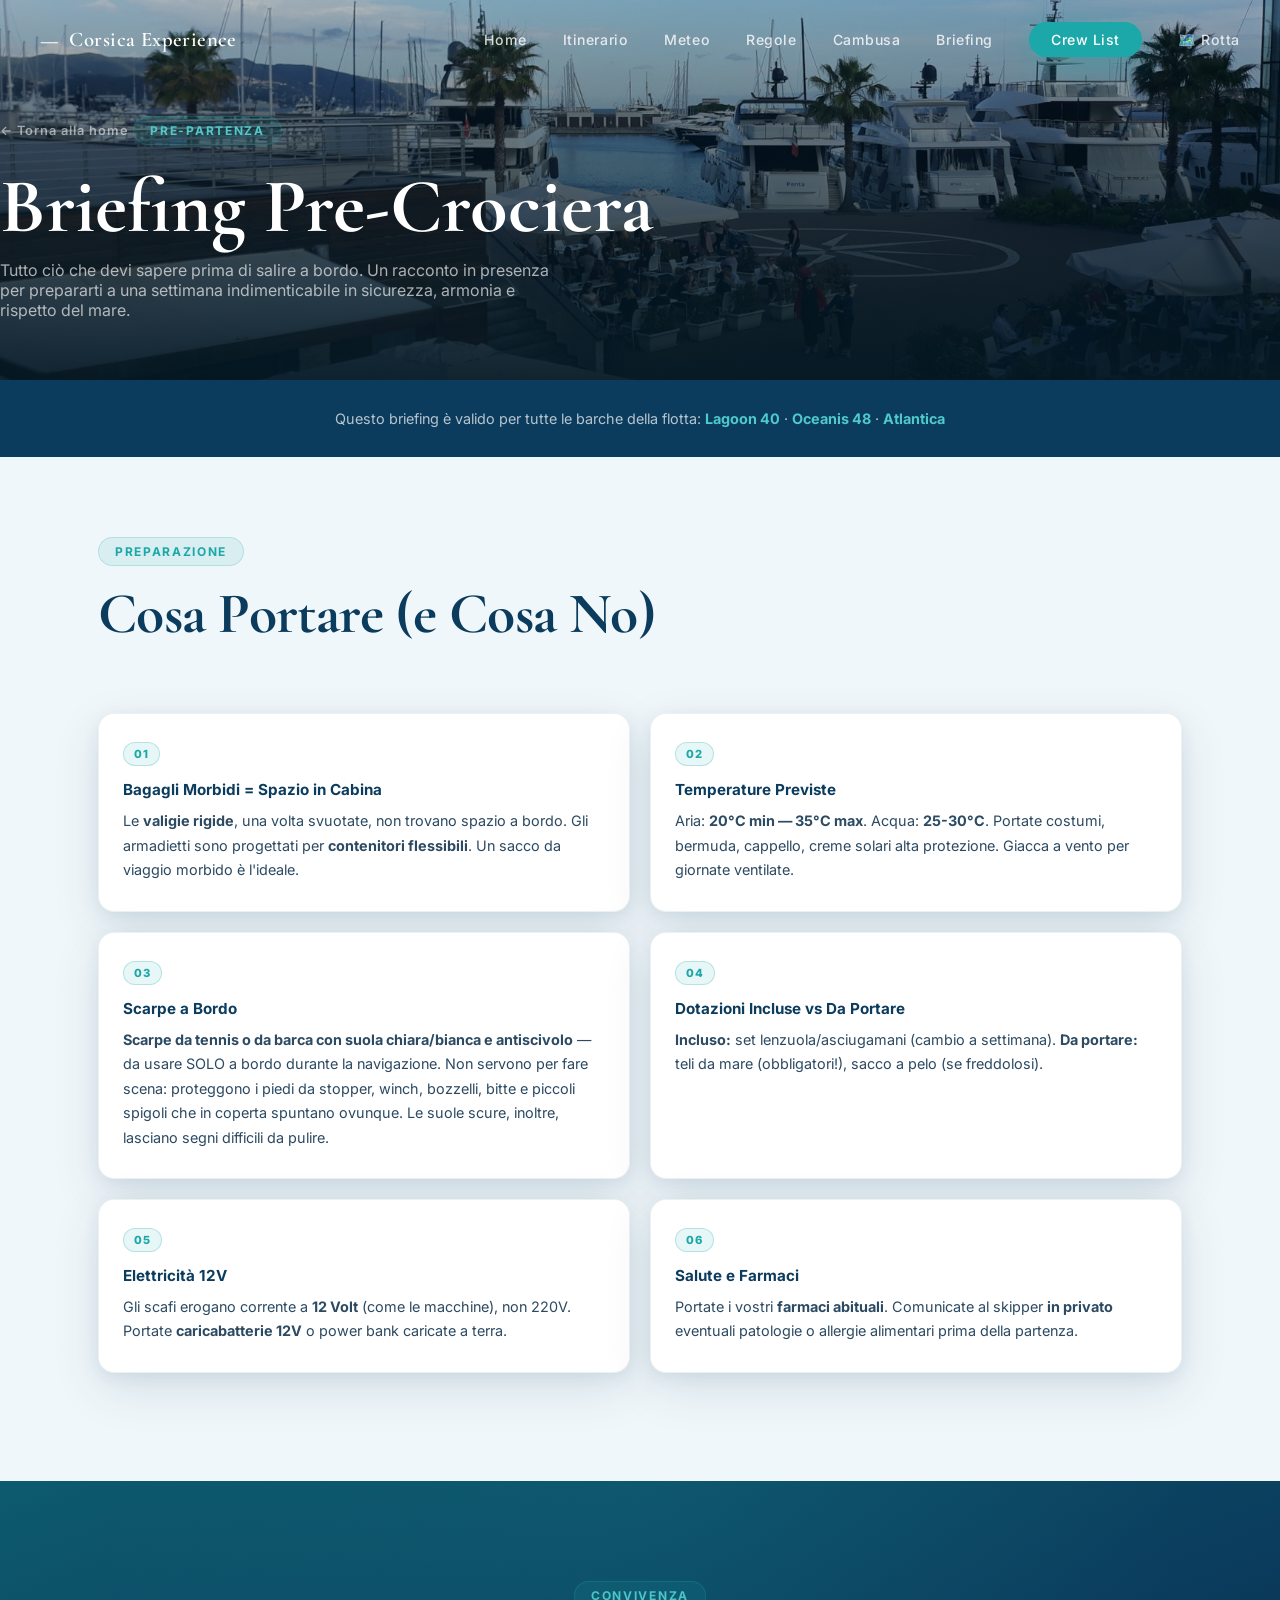
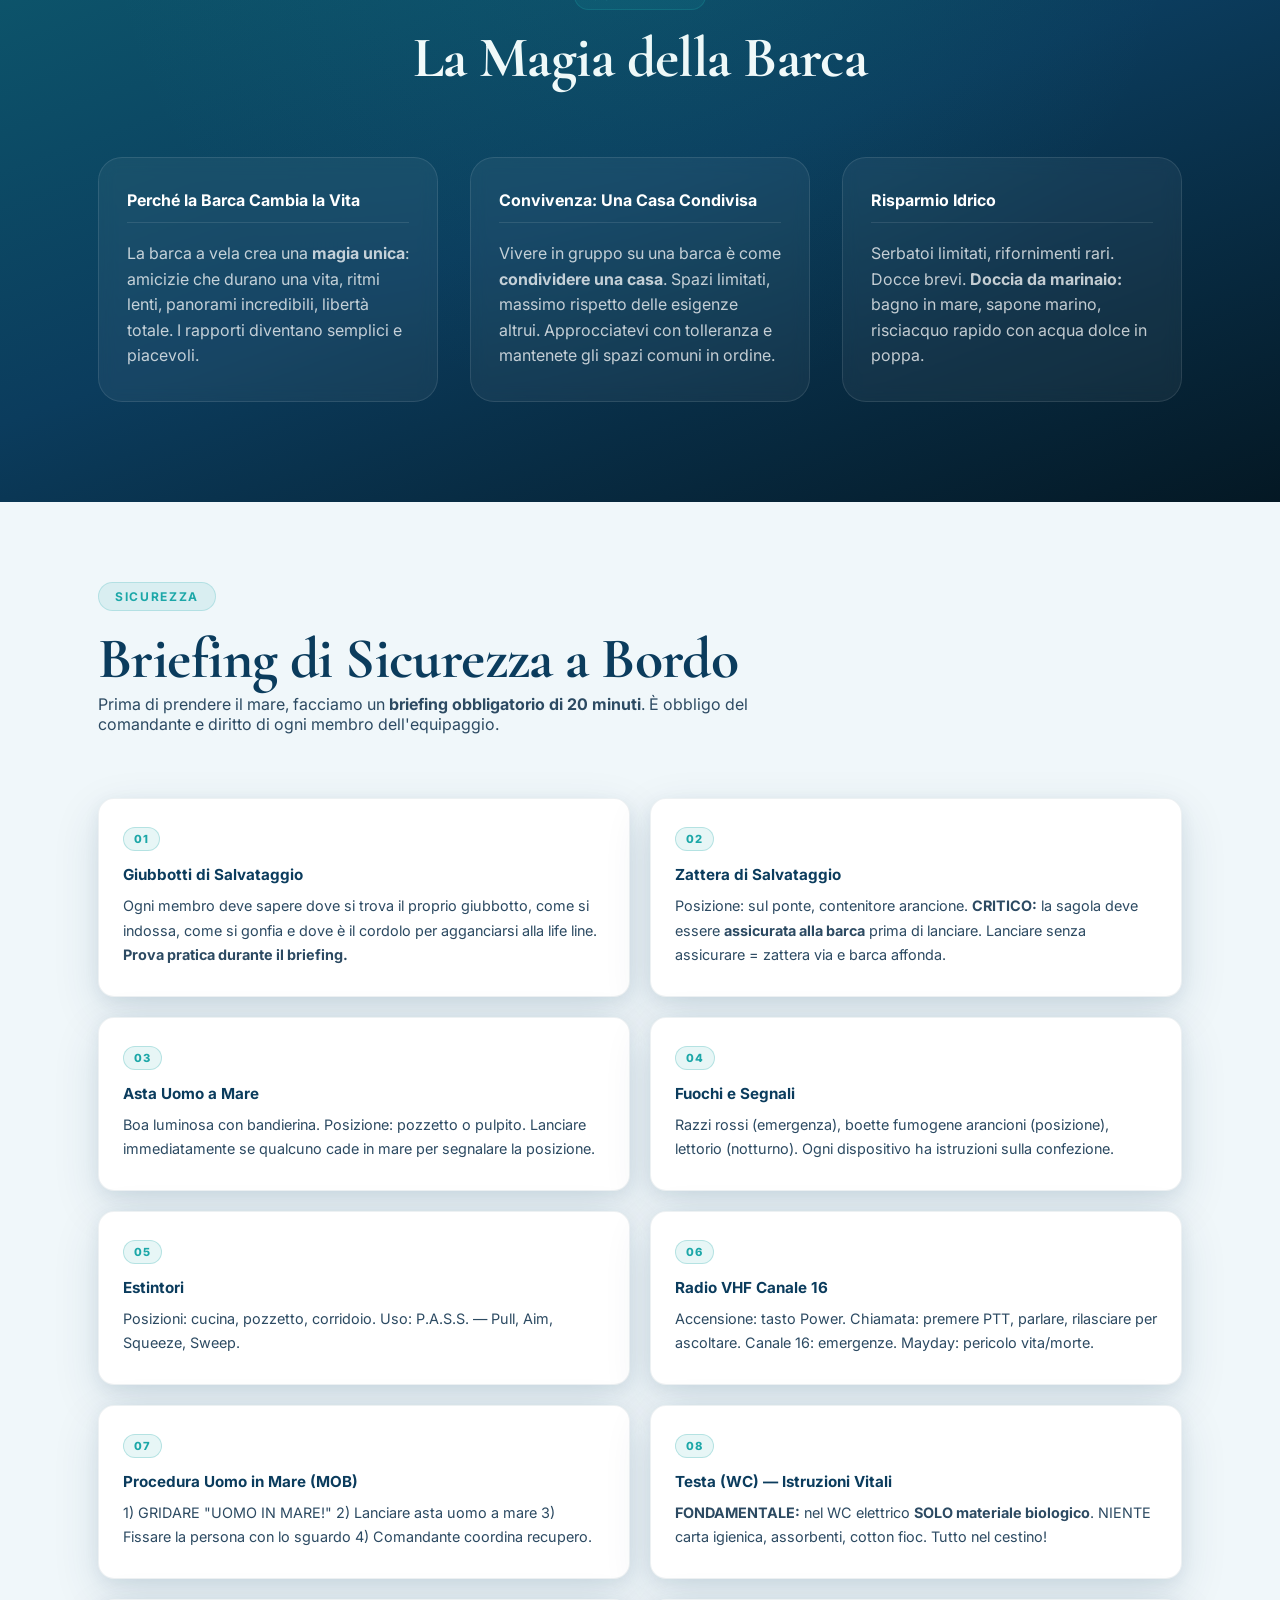
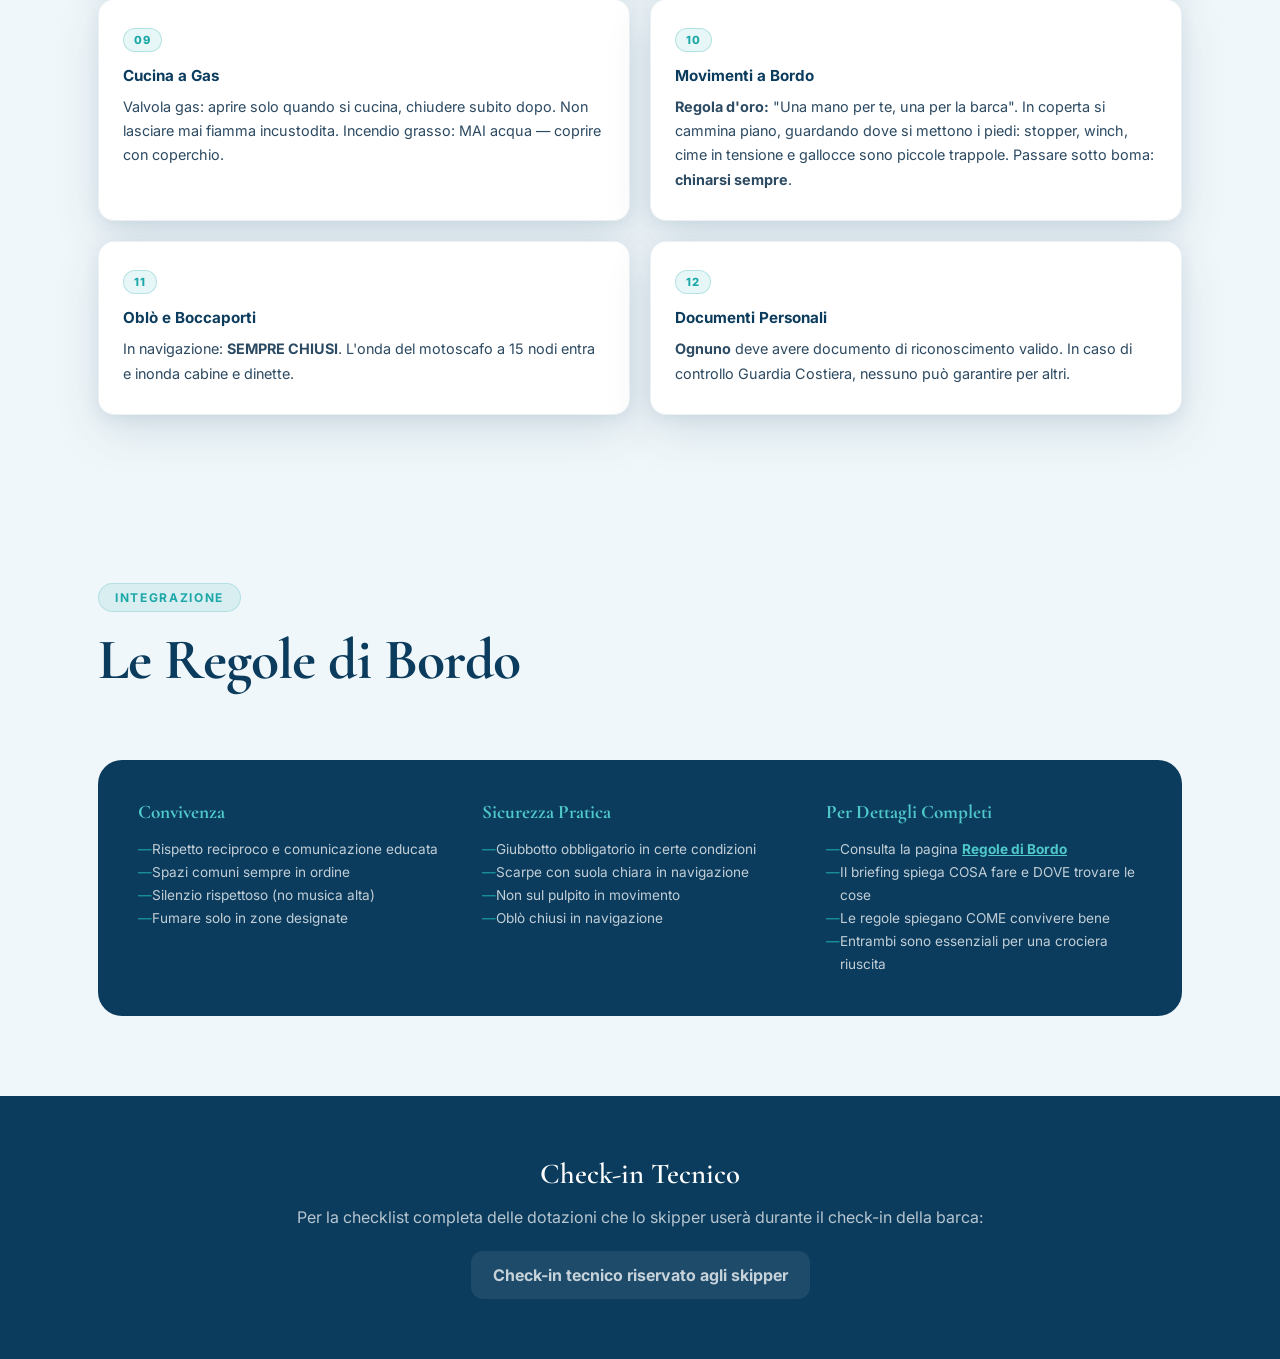
==== commit adbc3f18: "Add visual passage plan page and nav link to all pages - New rotta.html: cognitive icon-based passag" ====
--- a/briefing.html
+++ b/briefing.html
@@ -25,6 +25,7 @@
         <a href="cambusa.html">Cambusa</a>
         <a href="briefing.html" class="active">Briefing</a>
         <a href="crewlist.html" class="nav-cta">Crew List</a>
+        <a href="rotta.html">🗺️ Rotta</a>
       </div>
       <button class="nav-burger" id="navBurger" aria-label="Menu">
         <span></span><span></span><span></span>
@@ -38,6 +39,7 @@
       <a href="cambusa.html">Cambusa</a>
       <a href="briefing.html" style="color:var(--turq);font-weight:700;">Briefing →</a>
       <a href="crewlist.html">Crew List</a>
+      <a href="rotta.html">🗺️ Rotta</a>
     </div>
   </nav>
 
--- a/styles.css
+++ b/styles.css
@@ -787,6 +787,7 @@
   backdrop-filter: blur(8px);
 }
 .pg-col h4 { font-size: 1rem; font-weight: 700; color: #fff; margin-bottom: 18px; padding-bottom: 12px; border-bottom: 1px solid rgba(255,255,255,.1); }
+.pg-col p { color: rgba(255,255,255,.75); line-height: 1.6; }
 .pg-col ul { list-style: none; display: flex; flex-direction: column; gap: 10px; }
 .pg-col ul li { font-size: .9rem; color: rgba(255,255,255,.65); line-height: 1.5; padding-left: 16px; position: relative; }
 .pg-col ul li::before { content: '—'; position: absolute; left: 0; color: var(--turq); font-weight: 700; }
